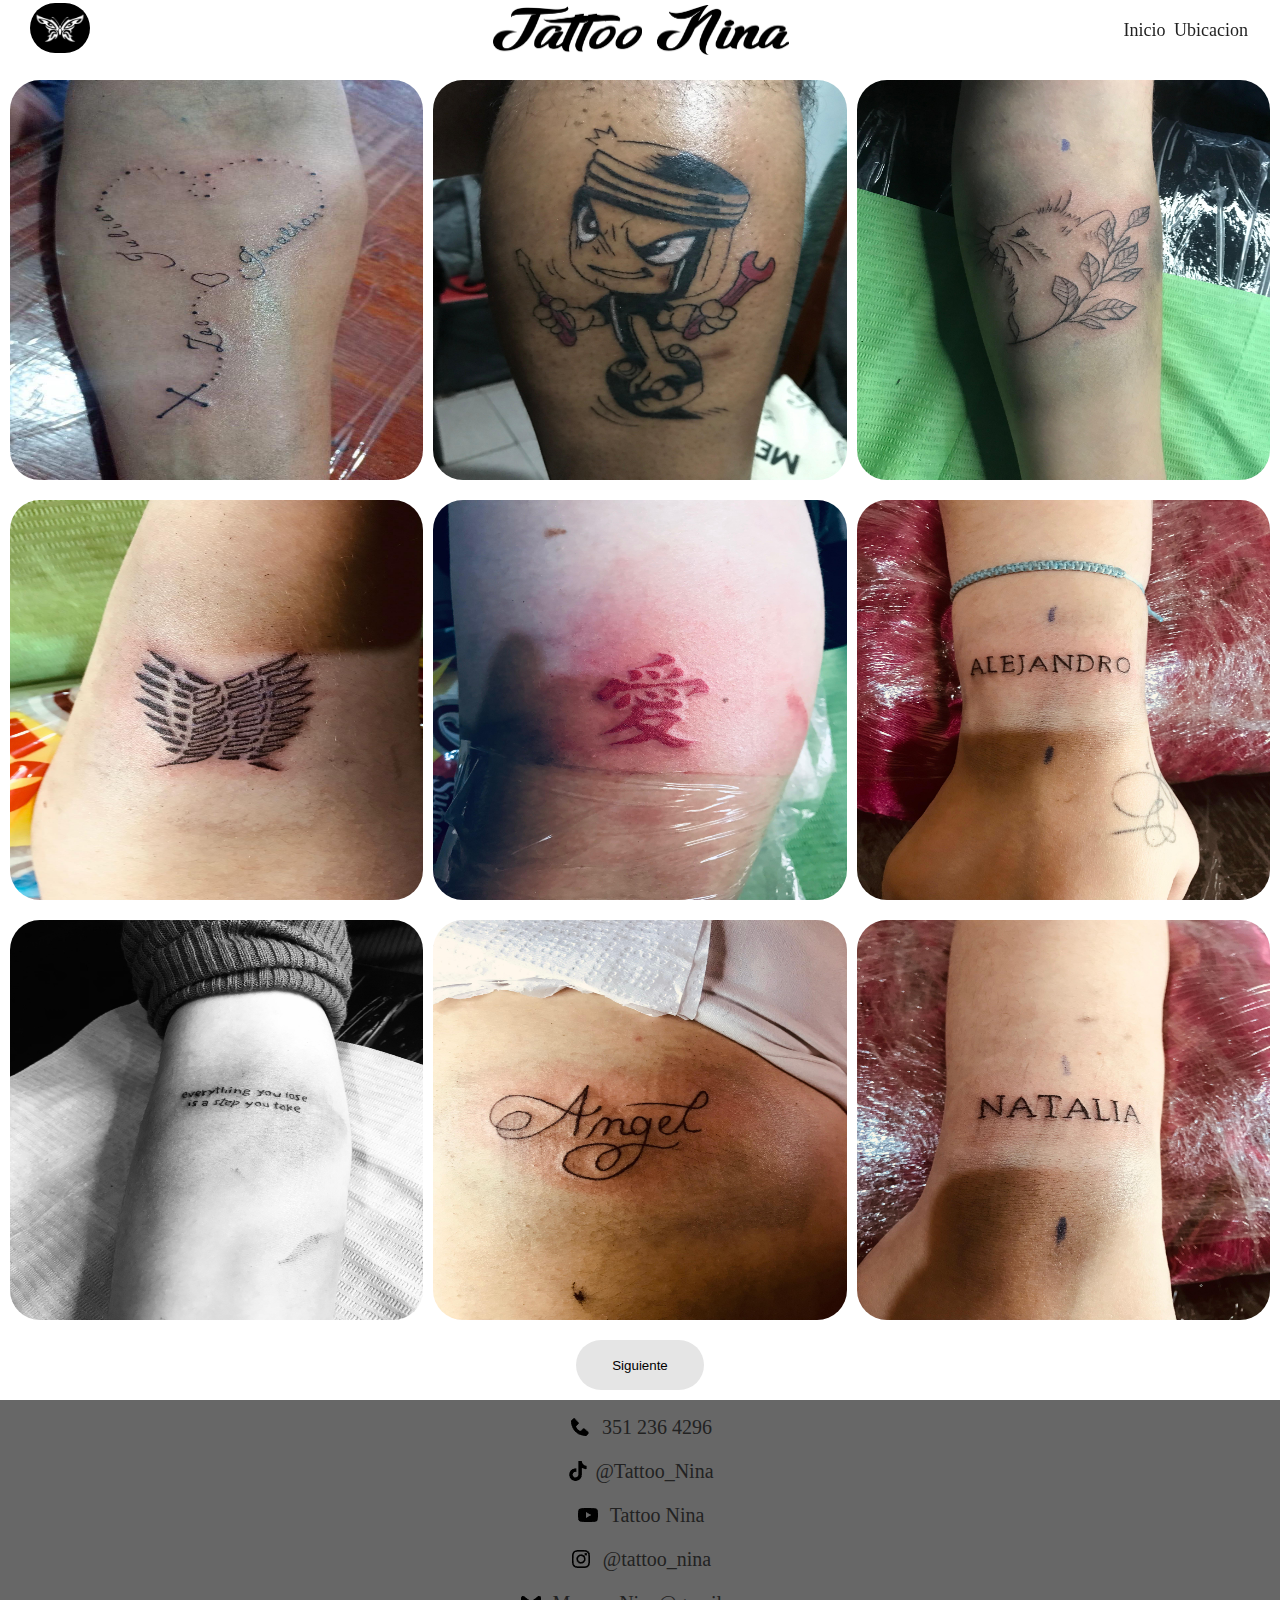
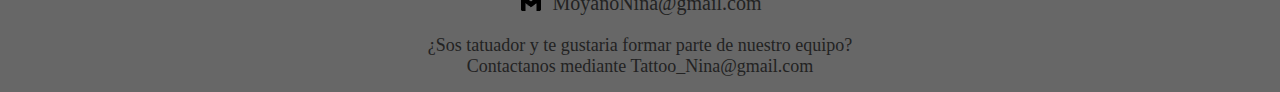
==== Recursos/HTML/Bocetos.html @ 02d63935 "Add files via upload" ====
<!DOCTYPE html>
<html lang="en">
<head>
    <meta charset="UTF-8">
    <meta name="viewport" content="width=device-width, initial-scale=1.0">
    <link rel="stylesheet" href="../CSS/Estilos.css">
    <link rel="shortcut icon" href="../Iconos/ICONO.ico" type="image/x-icon">
    <title>Bocetos Pag 1</title>
</head>
<body>
    <header class="encabezado">
        <a class="Imagen-Icono" href="../../index.html">
            <img src="../Imagenes/ICONO.jpg" alt="Icono">
        </a>
        <img class="Imagen-Logo" src="../Imagenes/LOGO.png" alt="Logo">
        <nav>
            <a href="/index.html">Inicio</a>
            <a href="Ubicacion.html">Ubicacion</a>
        </nav>
    </header>

    <main class="Cuerpo-Bocetos">
        <div class="Primera-Linea">
            <img src="../Imagenes/Boceto 1.jpg" alt="Boceto 1">
            <img src="../Imagenes/Boceto 2.jpg" alt="Boceto 2">
            <img src="../Imagenes/Boceto 3.jpg" alt="Boceto 3">
        </div>

        <div class="Segunda-Linea">
            <img src="../Imagenes/Boceto 4.jpg" alt="Boceto 4">
            <img src="../Imagenes/Boceto 5.jpg" alt="Boceto 5">
            <img src="../Imagenes/Boceto 6.jpg" alt="Boceto 6">

        </div>

        <div class="Tercera-Linea">
            <img src="../Imagenes/Boceto 7.jpg" alt="Boceto 7">
            <img src="../Imagenes/Boceto 8.jpg" alt="Boceto 8">
            <img src="../Imagenes/Boceto 9.jpg" alt="Boceto 9">
        </div>

        <div class="Siguiente-pag">
            <button>
                <a href="Bocetos2.html">Siguiente</a>
            </button>
        </div>
        
    </main>

    <footer class="pie">
        <ul>
            <div class="Informacion">
                <div class="Telefono">
                    <img src="../Imagenes/phone-solid-24.png" alt="Telefono">
                    <span>351 236 4296</span>
                </div>
                <div class="TikToks">
                    <img src="../Imagenes/tiktok-logo-24.png" alt="TikToks">
                    <span>@Tattoo_Nina</span>
                </div>
                <div class="Youtube">
                    <img src="../Imagenes/youtube-logo-24.png" alt="Youtube">
                    <span>Tattoo Nina</span>
                </div>
                <div class="Instagram">
                    <img src="../Imagenes/instagram-logo-24.png" alt="Instagram">
                    <span>@tattoo_nina</span>
                </div>
                <div class="Gmail">
                    <img src="../Imagenes/gmail-logo-24.png" alt="Gmail">
                    <span>MoyanoNina@gmail.com</span>
                </div>
                <div class="Trabaja">
                    <span>¿Sos tatuador y te gustaria formar parte de nuestro equipo?</span>
                    <p>Contactanos mediante Tattoo_Nina@gmail.com</p>
                </div>
            </div>
        </ul>
    </footer>
</body>
</html>
---- Recursos/CSS/Estilos.css ----
@font-face{
    font-family: "Gowun batang";
    src: url(../FONTS/GowunBatang-Regular.ttf);
    font-family: "Dancing Script";
    src: url(../Fuentes/DancingScript-VariableFont_wght.ttf);
    font-family: "Arima";
    src: url(../Fuentes/Arima-VariableFont_wght.ttf);
}

*{
    margin: 0;
    padding: 0;
    box-sizing: border-box;
}

:root{
    font-family: "Gowun batang";
    src: url(../FONTS/GowunBatang-Regular.ttf);
    color: #222;
    font-size: 18px;
}

html{
    background-color: rgba(255, 255, 255, 0.5);
}

.encabezado{
    display: flex;
    justify-content: space-between;
    align-items: center;
    height: 60px;
    padding-left: 30px;
    padding-right: 30px;
    position: sticky;
    background-color: rgba(255, 255, 255, 0.5);
    backdrop-filter: blur(30px);
    top: 0;
}

.encabezado a img{
    height: 50px;
    width: 60px;
    border-radius: 30px;
}

.Imagen-Logo{
    width: 30%;
    height: 50px;
    padding-left: 70px;
}

.encabezado nav a{
    color: #222;
    text-decoration: none; /*Para quitar el subrayado*/
    width: 30px;
    padding: 2px;
}

.cuerpo{
    padding-bottom: 50px;
}

.Mapa{
    width: 100%;
}

.Portada{
    object-fit: cover;
    object-position: center;
    width: 100%;
    height: 500px;
}

.Botones{
    display: flex;
    gap: 10px; 
    padding-left: 10px;
    padding-right: 10px;
    padding-bottom: 10px;
}

.Boton{
    display: flex;
    align-items: center;
    justify-content: center;
    border-radius: 30px;
    border-style: none;
    width: 50%;
    height: 400px;
    background-size: cover;
    text-decoration: none;
    color: white;
}

.Desc{
    padding: 5px 10px;
    background-color: rgba(0, 0, 0, 0.6);
    border-radius: 30px;
    font-size: 50px;
}

.Descripcion{
    display: flex;
    align-items: center;
    border-radius: 30px;
    width: 98.4%;
    height: 600px;
    background-image: url(../Imagenes/Descripcion.jpg);
    background-size: cover;
    padding-left: 10px;
    margin-left: 10px;
}

.Descripcion p{
    color: white;
    background-color: rgba(0, 0, 0, 0.5);
    border-radius: 10px;
    width: 40%;
    font-size: 40px;
    padding-left: 10px;
}

.cuerpo h2{
    text-align: center;
    margin: 5%;
    font-size: 75px;
    color: black;
    font-family: Arima;
    background-color: rgba(0, 0, 0, 0.5);
    border-radius: 30px;
}

.Botones_Noticias{
    display: flex;
    gap: 10px;
    padding-left: 10px;
    padding-right: 10px;
}

.Boton_Noticia{
    display: flex;
    align-items: center;
    justify-content: center;
    border-radius: 30px;
    border-style: none;
    width: 50%;
    height: 400px;
    background-size: cover;
    text-decoration: none;
    color: white;
}

.Text_Noticia{
    background-color: rgba(0, 0, 0, 0.8);
    border-radius: 20px;
    font-size: 50px;
}

.pie{
    background-color: #676767;
    display: flex;
    justify-content: center;
    padding: 15px;
}

.pie ul {
    list-style: none;
    justify-content: center;
}

.contenido-principal{
    background-color:#86868B;
}

.contenido-principal section {
    padding: 0 10%;
}

.contenido-principal h1 {
    text-align: center;
    margin: 5% 0;
}

.contenido-principal img{
    width: 100%;
    height: 300px;
    object-fit: cover;
    object-position: center;
    background-repeat: no-repeat;
    background-position: center center;
}

.formulario-contacto {
    display: flex;
    flex-direction: column;
    max-width: 600px;
    margin: 0 auto;

}

.formulario-contacto input {
    padding: 5px 10px;
    font-size: inherit;
    margin-bottom: 15px;

}

.formulario-contacto textarea {
    font-family: inherit;
    font-size: inherit;
    min-height: 250px;
    min-width: 100%;
    max-width: 100%;
    padding: 10px;
    margin-bottom: 15px;
}

.formulario-contacto button {
    padding: 10px;
    margin: 15px 0;
    font-size: inherit;
}

.Primera-Linea{
    display: flex;
    gap: 10px;
    padding-left: 10px;
    padding-right: 10px;
    padding-top: 20px;
    padding-bottom: 10px;
}

.Primera-Linea img{
    border-radius: 30px;
    border-style: none;
    width: 40%;
    height: 400px;
}

.Segunda-Linea{
    display: flex;
    gap: 10px;
    padding-left: 10px;
    padding-right: 10px;
    padding-top: 10px;
    padding-bottom: 10px;
}

.Segunda-Linea img{
    border-radius: 30px;
    border-style: none;
    width: 40%;
    height: 400px;
}

.Tercera-Linea{
    display: flex;
    gap: 10px;
    padding-left: 10px;
    padding-right: 10px;
    padding-top: 10px;
    padding-bottom: 20px;
}

.Tercera-Linea img{
    border-radius: 30px;
    border-style: none;
    width: 40%;
    height: 400px;
}

.Siguiente-pag{
    text-align: center;
    padding-bottom: 10px;
    text-decoration: none;
}

.Cuerpo-Bocetos button{
    border-radius: 30px;
    border-style: none;
    width: 10%;
    height: 50px;
    background-color: #E5E5E5;
    text-decoration: none;
}

.Siguiente-pag button a{
    text-decoration: none;
    color: black;
}

.Informacion{
    display: flex;
    flex-direction: column;
    text-align: center;
    gap: 20px;
}

.Telefono{
    display: flex;
    gap: 10px;
    align-items: center;
    justify-content: center;
    font-size: 20px;
}

.TikToks{
    display: flex;
    gap: 5px;
    align-items: center;
    justify-content: center;
    font-size: 20px;
}

.Youtube{
    display: flex;
    gap: 10px;
    align-items: center;
    justify-content: center;
    font-size: 20px;
}

.Instagram{
    display: flex;
    gap: 10px;
    align-items: center;
    justify-content: center;
    font-size: 20px;
}

.Gmail{
    display: flex;
    gap: 10px;
    align-items: center;
    justify-content: center;
    font-size: 20px;
}

@media(width < 768px){
    .encabezado{
        display: flex;
        justify-content: space-between;
        align-items: center;
        height: 40px;
        padding-left: 10px;
        padding-right: 10px;
        position: sticky;
        background-color: rgba(255, 255, 255, 0.5);
        backdrop-filter: blur(30px);
        top: 0;
    }

    .Imagen-Logo{
        display: none;
    }

    .encabezado a img{
        height: 30px;
        width: 40px;
        border-radius: 30px;
    }

    .encabezado nav a{
        color: #222;
        text-decoration: none;
        width: 5px;
    }

    .Portada{
        object-fit: cover;
        object-position: center;
        width: 100%;
        height: 200px;
    }

    .Botones{
        display: block;
    }
    
    .Boton{
        display: flex;
        align-items: center;
        justify-content: center;
        border-radius: 30px;
        border-style: none;
        width: 100%;
        height: 200px;
        background-size: cover;
        text-decoration: none;
        color: white;
    }

    .Descripcion{
        display: flex;
        align-items: center;
        border-radius: 30px;
        width: 95%;
        height: 300px;
        background-image: url(../Imagenes/Descripcion.jpg);
        background-size: cover;
        padding-left: 10px;
        padding-right: 10px;
        margin-left: 10px;
    }
    
    .Descripcion p{
        color: white;
        background-color: rgba(0, 0, 0, 0.5);
        border-radius: 10px;
        width: 50%;
        font-size: 15px;
        padding-left: 10px;
    }

    .cuerpo h2{
        text-align: center;
        margin: 5%;
        font-size: 40px;
        color: black;
        font-family: Dancing Script;
    }
    
    .Botones_Noticias{
        display: block;
        padding-left: 10px;
        padding-right: 10px;
    }
    
    .Noticia1{
        border-radius: 30px;
        width: 100%;
        height: 200px;
    }
    
    .Noticia1 img{
        border-radius: 30px;
        width: 100%;
        height: 200px;
    }
    
    .Noticia2{
        border-radius: 30px;
        width: 100%;
        height: 200px;
    }

    .Noticia2 img{
        border-radius: 30px;
        width: 100%;
        height: 200px;
    }
    
    .Noticia3{
        border-radius: 30px;
        width: 100%;
        height: 200px;
    }

    .Noticia3 img{
        border-radius: 30px;
        width: 100%;
        height: 200px;
    }

    .pie{
        background-color: #676767;
        display: flex;
        justify-content: center;
        padding: 15px;
        font-size: 10px;
    }
    
    .pie ul {
        list-style: none;
        justify-content: center;
    }
    
    .Contacto{
        display: flex;
        justify-content: center;
        align-items: center;
        background-color: #8f8d8d;
        border-radius: 50%;
        width:40px;
        height:40px;
        position: fixed;
        right: 20px;
        bottom: 20px;
    }
    
    .Contacto svg{
        width:40px;
        height:40px;
    }

    .Cuerpo-Bocetos{
        display: block;
    }

    .Primera-Linea{
        display: block;
        padding: 0%;
    }

    .Primera-Linea img{
        width: 100%;
        height: 500px;
        padding: 10px;
    }

    .Segunda-Linea{
        display: block;
        padding: 0%;
    }

    .Segunda-Linea img{
        width: 100%;
        height: 500px;
        padding: 10px;
    }

    .Tercera-Linea{
        display: block;
        padding: 0%;
    }

    .Tercera-Linea img{
        width: 100%;
        height: 500px;
        padding: 10px;
    }
    
    .Cuerpo-Bocetos button{
        border-radius: 30px;
        border-style: none;
        width: 20%;
        height: 50px;
        background-color: #E5E5E5;
        text-decoration: none;
    }
    
    .Siguiente-pag button a{
        text-decoration: none;
        color: black;
    }

    .Informacion{
        display: flex;
        flex-direction: column;
        text-align: center;
        gap: 5px;
    }
    
    .Telefono{
        display: flex;
        gap: 10px;
        align-items: center;
        justify-content: center;
        font-size: 15px;
    }
    
    .TikToks{
        display: flex;
        gap: 5px;
        align-items: center;
        justify-content: center;
        font-size: 15px;
    }
    
    .Youtube{
        display: flex;
        gap: 10px;
        align-items: center;
        justify-content: center;
        font-size: 15px;
    }
    
    .Instagram{
        display: flex;
        gap: 10px;
        align-items: center;
        justify-content: center;
        font-size: 15px;
    }
    
    .Gmail{
        display: flex;
        gap: 10px;
        align-items: center;
        justify-content: center;
        font-size: 15px;
    }

    .Trabaja{
        font-size: 15px;
    }
}
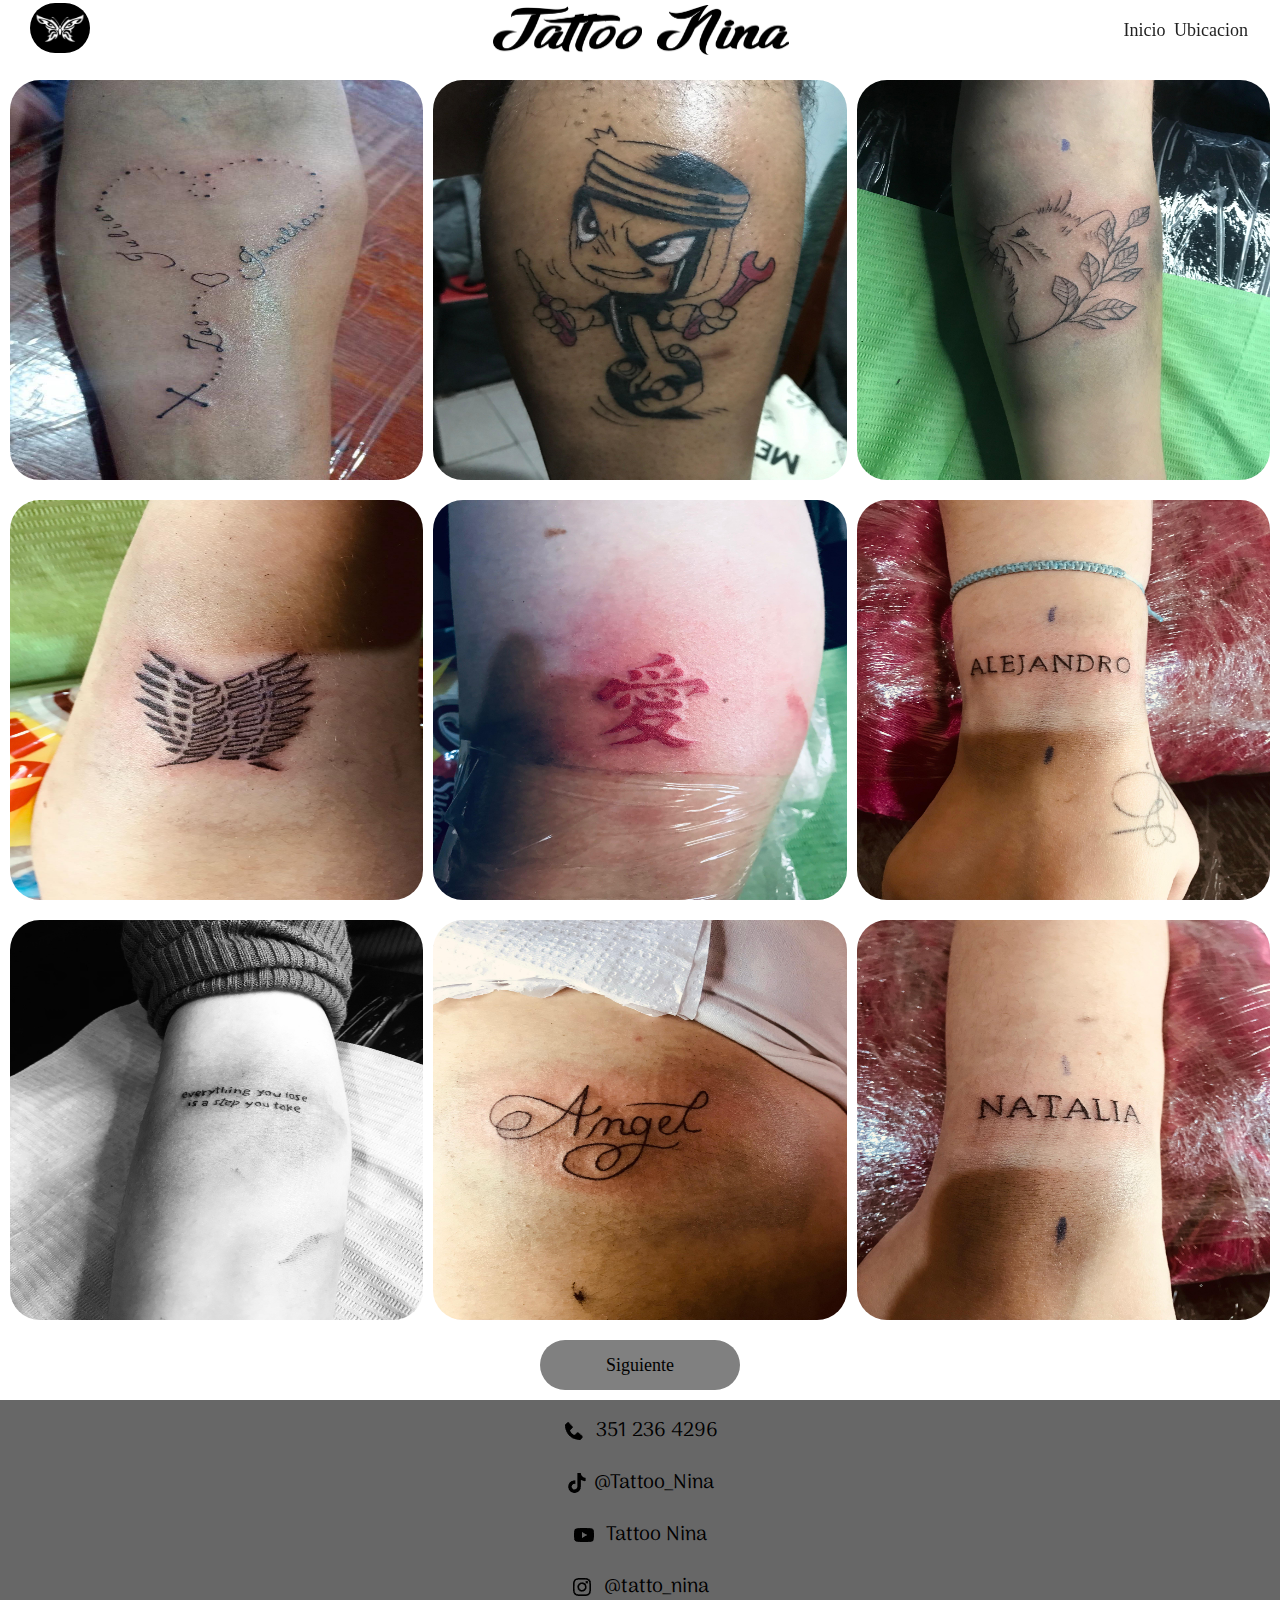
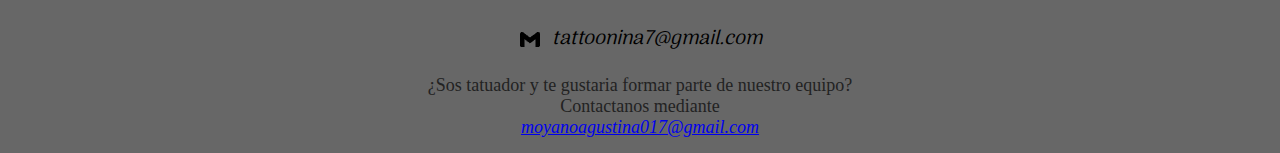
==== commit 9dc12942: "Add files via upload" ====
--- a/Recursos/HTML/Bocetos.html
+++ b/Recursos/HTML/Bocetos.html
@@ -1,80 +1,92 @@
 <!DOCTYPE html>
-<html lang="en">
+<html lang="es">
 <head>
     <meta charset="UTF-8">
     <meta name="viewport" content="width=device-width, initial-scale=1.0">
-    <link rel="stylesheet" href="../CSS/Estilos.css">
-    <link rel="shortcut icon" href="../Iconos/ICONO.ico" type="image/x-icon">
-    <title>Bocetos Pag 1</title>
+    <link rel="stylesheet" href="../css/Estilos.css">
+    <link rel="shortcut icon" href="../iconos/ICONO.ico" type="image/x-icon">
+    <meta name="description" content="Pagina donde muestra bocetos">
+    <title>Tattoo Nina | Bocetos</title>
 </head>
 <body>
     <header class="encabezado">
         <a class="Imagen-Icono" href="../../index.html">
-            <img src="../Imagenes/ICONO.jpg" alt="Icono">
+            <img src="../imagenes/ICONO.jpg" alt="Icono">
         </a>
-        <img class="Imagen-Logo" src="../Imagenes/LOGO.png" alt="Logo">
+        <img class="Imagen-Logo" src="../imagenes/LOGO.png" alt="Logo">
         <nav>
             <a href="/index.html">Inicio</a>
-            <a href="Ubicacion.html">Ubicacion</a>
+            <a href="ubicacion.html">Ubicacion</a>
         </nav>
     </header>
 
     <main class="Cuerpo-Bocetos">
         <div class="Primera-Linea">
-            <img src="../Imagenes/Boceto 1.jpg" alt="Boceto 1">
-            <img src="../Imagenes/Boceto 2.jpg" alt="Boceto 2">
-            <img src="../Imagenes/Boceto 3.jpg" alt="Boceto 3">
+            <img src="../imagenes/Boceto 1.jpg" alt="Boceto 1">
+            <img src="../imagenes/Boceto 2.jpg" alt="Boceto 2">
+            <img src="../imagenes/Boceto 3.jpg" alt="Boceto 3">
         </div>
 
         <div class="Segunda-Linea">
-            <img src="../Imagenes/Boceto 4.jpg" alt="Boceto 4">
-            <img src="../Imagenes/Boceto 5.jpg" alt="Boceto 5">
-            <img src="../Imagenes/Boceto 6.jpg" alt="Boceto 6">
+            <img src="../imagenes/Boceto 4.jpg" alt="Boceto 4">
+            <img src="../imagenes/Boceto 5.jpg" alt="Boceto 5">
+            <img src="../imagenes/Boceto 6.jpg" alt="Boceto 6">
 
         </div>
 
         <div class="Tercera-Linea">
-            <img src="../Imagenes/Boceto 7.jpg" alt="Boceto 7">
-            <img src="../Imagenes/Boceto 8.jpg" alt="Boceto 8">
-            <img src="../Imagenes/Boceto 9.jpg" alt="Boceto 9">
+            <img src="../imagenes/Boceto 7.jpg" alt="Boceto 7">
+            <img src="../imagenes/Boceto 8.jpg" alt="Boceto 8">
+            <img src="../imagenes/Boceto 9.jpg" alt="Boceto 9">
         </div>
 
         <div class="Siguiente-pag">
-            <button>
-                <a href="Bocetos2.html">Siguiente</a>
-            </button>
+            <a class="sig_pag" href="bocetos_dos.html"
+                style="background-image: url(Recursos/imagenes/Reserva\ de\ turnos.jpg);">
+                <span class="Desc-pag">Siguiente</span>
+            </a>
         </div>
         
     </main>
 
     <footer class="pie">
-        <ul>
-            <div class="Informacion">
+        <ul class="Informacion">
+            <li>
                 <div class="Telefono">
-                    <img src="../Imagenes/phone-solid-24.png" alt="Telefono">
+                    <img src="../imagenes/phone-solid-24.png" alt="Telefono">
                     <span>351 236 4296</span>
                 </div>
+            </li>
+            <li>
                 <div class="TikToks">
-                    <img src="../Imagenes/tiktok-logo-24.png" alt="TikToks">
+                    <img src="../imagenes/tiktok-logo-24.png" alt="TikToks">
                     <span>@Tattoo_Nina</span>
                 </div>
+            </li>
+            <li>
                 <div class="Youtube">
-                    <img src="../Imagenes/youtube-logo-24.png" alt="Youtube">
+                    <img src="../imagenes/youtube-logo-24.png" alt="Youtube">
                     <span>Tattoo Nina</span>
                 </div>
+            </li>
+            <li>
                 <div class="Instagram">
-                    <img src="../Imagenes/instagram-logo-24.png" alt="Instagram">
-                    <span>@tattoo_nina</span>
+                    <img src="../imagenes/instagram-logo-24.png" alt="Instagram">
+                    <a href="https://www.instagram.com/tatto_nina/" target="_blank">@tatto_nina</a>
                 </div>
+            </li>
+            <li>
                 <div class="Gmail">
-                    <img src="../Imagenes/gmail-logo-24.png" alt="Gmail">
-                    <span>MoyanoNina@gmail.com</span>
+                    <img src="../imagenes/gmail-logo-24.png" alt="Gmail">
+                    <address><a href="mailto: tattoonina7@gmail.com" target="_blank">tattoonina7@gmail.com</a></address>
+                    
                 </div>
-                <div class="Trabaja">
-                    <span>¿Sos tatuador y te gustaria formar parte de nuestro equipo?</span>
-                    <p>Contactanos mediante Tattoo_Nina@gmail.com</p>
-                </div>
+            </li>
+            <div class="Trabaja">
+                <span>¿Sos tatuador y te gustaria formar parte de nuestro equipo?</span>
+                <p>Contactanos mediante<address><a href="mailto: moyanoagustina017@gmail.com" target="_blank">moyanoagustina017@gmail.com</a></address></p>
             </div>
+
         </ul>
     </footer>
 </body>
--- a/Recursos/css/Estilos.css
+++ b/Recursos/css/Estilos.css
@@ -0,0 +1,618 @@
+@font-face {
+    font-family: "Gowun batang";
+    src: url(../FONTS/GowunBatang-Regular.ttf);
+    font-family: "Dancing Script";
+    src: url(../Fuentes/DancingScript-VariableFont_wght.ttf);
+    font-family: "Arima";
+    src: url(../Fuentes/Arima-VariableFont_wght.ttf);
+}
+
+* {
+    margin: 0;
+    padding: 0;
+    box-sizing: border-box;
+}
+
+:root {
+    font-family: "Gowun batang";
+    src: url(../FONTS/GowunBatang-Regular.ttf);
+    color: #222;
+    font-size: 18px;
+}
+
+html {
+    background-color: rgba(255, 255, 255, 0.5);
+}
+
+.encabezado {
+    display: flex;
+    justify-content: space-between;
+    align-items: center;
+    height: 60px;
+    padding-left: 30px;
+    padding-right: 30px;
+    position: sticky;
+    background-color: rgba(255, 255, 255, 0.5);
+    backdrop-filter: blur(30px);
+    top: 0;
+}
+
+.encabezado a img {
+    height: 50px;
+    width: 60px;
+    border-radius: 30px;
+}
+
+.Imagen-Logo {
+    width: 30%;
+    height: 50px;
+    padding-left: 70px;
+}
+
+.encabezado nav a {
+    color: #222;
+    text-decoration: none;
+    /*Para quitar el subrayado*/
+    width: 30px;
+    padding: 2px;
+}
+
+.cuerpo {
+    padding-bottom: 50px;
+}
+
+.Mapa {
+    width: 100%;
+}
+
+.Portada {
+    object-fit: cover;
+    object-position: center;
+    width: 100%;
+    height: 500px;
+}
+
+.Botones {
+    /* Cambiar fuente */
+    display: flex;
+    gap: 10px;
+    padding-left: 10px;
+    padding-right: 10px;
+    padding-bottom: 10px;
+}
+
+.Boton {
+    display: flex;
+    align-items: center;
+    justify-content: center;
+    border-radius: 30px;
+    border-style: none;
+    width: 50%;
+    height: 400px;
+    background-size: cover;
+    text-decoration: none;
+    color: white;
+}
+
+.Desc {
+    padding: 5px 10px;
+    background-color: rgba(0, 0, 0, 0.6);
+    border-radius: 0 30px;
+    font-size: 50px;
+}
+
+.Descripcion {
+    display: flex;
+    align-items: center;
+    border-radius: 30px;
+    width: 98.4%;
+    height: 600px;
+    background-image: url(../Imagenes/Descripcion.jpg);
+    background-size: cover;
+    padding-left: 10px;
+    margin-left: 10px;
+}
+
+.Descripcion p {
+    align-items: center;
+    justify-content: center;
+    display: block;
+    color: white;
+    background-color: rgba(0, 0, 0, 0.5);
+    border-radius: 10px;
+    width: 50%;
+    font-size: 50px;
+    padding-left: 10px;
+}
+
+.cuerpo h1 {
+    text-align: center;
+    margin: 5%;
+    font-size: 75px;
+    color: black;
+    font-family: Arima;
+    background-color: rgba(0, 0, 0, 0.5);
+    border-radius: 30px;
+}
+
+.Botones_Noticias {
+    display: flex;
+    gap: 10px;
+    padding-left: 10px;
+    padding-right: 10px;
+}
+
+.Boton_Noticia {
+    display: flex;
+    align-items: center;
+    justify-content: center;
+    border-radius: 30px;
+    border-style: none;
+    width: 50%;
+    height: 400px;
+    background-size: cover;
+    text-decoration: none;
+    color: white;
+}
+
+.Text_Noticia {
+    background-color: rgba(0, 0, 0, 0.8);
+    border-radius: 20px;
+    font-size: 50px;
+}
+
+.pie {
+    background-color: #676767;
+    display: flex;
+    justify-content: center;
+    padding: 15px;
+}
+
+.pie ul {
+    list-style: none;
+    justify-content: center;
+}
+
+.contenido-principal {
+    background-color: #86868B;
+}
+
+.contenido-principal section {
+    padding: 0 10%;
+}
+
+.contenido-principal h1 {
+    text-align: center;
+    margin: 5% 0;
+}
+
+.contenido-principal img {
+    width: 100%;
+    height: 300px;
+    object-fit: cover;
+    object-position: center;
+    background-repeat: no-repeat;
+    background-position: center center;
+}
+
+.formulario-contacto {
+    display: flex;
+    flex-direction: column;
+    max-width: 600px;
+    margin: 0 auto;
+
+}
+
+.formulario-contacto input {
+    padding: 5px 10px;
+    font-size: inherit;
+    margin-bottom: 15px;
+
+}
+
+.formulario-contacto textarea {
+    font-family: inherit;
+    font-size: inherit;
+    min-height: 250px;
+    min-width: 100%;
+    max-width: 100%;
+    padding: 10px;
+    margin-bottom: 15px;
+}
+
+.formulario-contacto button {
+    padding: 10px;
+    margin: 15px 0;
+    font-size: inherit;
+}
+
+.Siguiente-pag {
+    display: flex;
+    text-align: center;
+    padding-bottom: 10px;
+    justify-content: center;
+    gap: 10px;
+}
+
+.Siguiente-pag a {
+    display: flex;
+    align-items: center;
+    justify-content: center;
+    width: 200px;
+    height: 50px;
+    text-decoration: none;
+    background-color: grey;
+    color: black;
+    border-radius: 30px;
+}
+
+.Primera-Linea {
+    display: flex;
+    gap: 10px;
+    padding-left: 10px;
+    padding-right: 10px;
+    padding-top: 20px;
+    padding-bottom: 10px;
+}
+
+.Primera-Linea img {
+    border-radius: 30px;
+    border-style: none;
+    width: 40%;
+    height: 400px;
+}
+
+.Segunda-Linea {
+    display: flex;
+    gap: 10px;
+    padding-left: 10px;
+    padding-right: 10px;
+    padding-top: 10px;
+    padding-bottom: 10px;
+}
+
+.Segunda-Linea img {
+    border-radius: 30px;
+    border-style: none;
+    width: 40%;
+    height: 400px;
+}
+
+.Tercera-Linea {
+    display: flex;
+    gap: 10px;
+    padding-left: 10px;
+    padding-right: 10px;
+    padding-top: 10px;
+    padding-bottom: 20px;
+}
+
+.Tercera-Linea img {
+    border-radius: 30px;
+    border-style: none;
+    width: 40%;
+    height: 400px;
+}
+
+.Cuerpo-Bocetos button {
+    border-radius: 30px;
+    border-style: none;
+    width: 10%;
+    height: 50px;
+    background-color: #E5E5E5;
+    text-decoration: none;
+}
+
+.Informacion {
+    display: flex;
+    flex-direction: column;
+    text-align: center;
+    gap: 20px;
+}
+
+.Telefono {
+    display: flex;
+    gap: 10px;
+    align-items: center;
+    justify-content: center;
+    font-size: 20px;
+    color: black;
+    font-family: "Arima";
+    src: url(../fuentes/Arima-VariableFont_wght.ttf);
+}
+
+.TikToks {
+    display: flex;
+    gap: 5px;
+    align-items: center;
+    justify-content: center;
+    font-size: 20px;
+    color: black;
+    font-family: "Arima";
+    src: url(../fuentes/Arima-VariableFont_wght.ttf);
+}
+
+.Youtube {
+    display: flex;
+    gap: 10px;
+    align-items: center;
+    justify-content: center;
+    font-size: 20px;
+    color: black;
+    font-family: "Arima";
+    src: url(../fuentes/Arima-VariableFont_wght.ttf);
+}
+
+.Instagram {
+    display: flex;
+    gap: 10px;
+    align-items: center;
+    justify-content: center;
+    font-size: 20px;
+    color: black;
+    font-family: "Arima";
+    src: url(../fuentes/Arima-VariableFont_wght.ttf);
+}
+
+.Instagram a {
+    text-decoration: none;
+    color: black;
+}
+
+.Gmail {
+    display: flex;
+    gap: 10px;
+    align-items: center;
+    justify-content: center;
+    font-size: 20px;
+    font-family: "Arima";
+    src: url(../fuentes/Arima-VariableFont_wght.ttf);
+}
+
+.Gmail a {
+    text-decoration: none;
+    color: black;
+}
+
+@media(device-width < 850px) {
+    .encabezado {
+        display: flex;
+        justify-content: space-between;
+        align-items: center;
+        height: 40px;
+        padding-left: 10px;
+        padding-right: 10px;
+        position: sticky;
+        background-color: rgba(255, 255, 255, 0.5);
+        backdrop-filter: blur(30px);
+        top: 0;
+    }
+
+    .Imagen-Logo {
+        display: none;
+    }
+
+    .encabezado a img {
+        height: 30px;
+        width: 40px;
+        border-radius: 30px;
+    }
+
+    .encabezado nav a {
+        color: #222;
+        text-decoration: none;
+        width: 5px;
+    }
+
+    .Portada {
+        object-fit: cover;
+        object-position: center;
+        width: 100%;
+        height: 150px;
+    }
+
+    .Botones {
+        display: flex;
+        flex-direction: column;
+        /* background-color: rgba(0, 0, 0, 0.5); */
+    }
+
+    .Boton {
+        width: 100%;
+        height: 100px;
+        background-color: rgba(0, 0, 0, 0.5);
+    }
+
+    .Desc {
+        font-size: 30px;
+    }
+
+    .Descripcion {
+        display: flex;
+        align-items: center;
+        border-radius: 30px;
+        width: 95%;
+        height: 300px;
+        background-image: url(../Imagenes/Descripcion.jpg);
+        background-size: cover;
+        padding-left: 10px;
+        padding-right: 10px;
+        margin-left: 10px;
+    }
+
+    .Descripcion p {
+        color: white;
+        background-color: rgba(0, 0, 0, 0.5);
+        border-radius: 10px;
+        width: 50%;
+        font-size: 20px;
+        padding-left: 10px;
+    }
+
+    .cuerpo h1 {
+        text-align: center;
+        margin: 5%;
+        font-size: 40px;
+        color: black;
+        font-family: Dancing Script;
+    }
+
+    .Botones_Noticias {
+        display: block;
+        gap: 10px;
+        padding-left: 10px;
+        padding-right: 10px;
+
+    }
+
+    .Boton_Noticia {
+        display: flex;
+        align-items: center;
+        justify-content: center;
+        border-radius: 30px;
+        border-style: none;
+        width: 100%;
+        height: 400px;
+        background-size: cover;
+        text-decoration: none;
+        color: white;
+        margin-bottom: 10px;
+    }
+
+    .Text_Noticia {
+        text-align: center;
+        /* background-color: rgba(0, 0, 0, 0.8); */
+        /* border-radius: 20px; */
+        font-size: 40px;
+    }
+
+    .pie {
+        background-color: #676767;
+        display: flex;
+        justify-content: center;
+        padding: 15px;
+        font-size: 10px;
+    }
+
+    .pie ul {
+        list-style: none;
+        justify-content: center;
+    }
+
+    .Cuerpo-Bocetos {
+        display: block;
+    }
+
+    .Primera-Linea {
+        display: block;
+        padding: 0%;
+    }
+
+    .Primera-Linea img {
+        width: 100%;
+        height: 500px;
+        padding: 10px;
+    }
+
+    .Segunda-Linea {
+        display: block;
+        padding: 0%;
+    }
+
+    .Segunda-Linea img {
+        width: 100%;
+        height: 500px;
+        padding: 10px;
+    }
+
+    .Tercera-Linea {
+        display: block;
+        padding: 0%;
+    }
+
+    .Tercera-Linea img {
+        width: 100%;
+        height: 500px;
+        padding: 10px;
+    }
+
+    .Cuerpo-Bocetos button {
+        border-radius: 30px;
+        border-style: none;
+        width: 20%;
+        height: 50px;
+        background-color: #E5E5E5;
+        text-decoration: none;
+    }
+
+    .Siguiente-pag {
+        display: flex;
+        text-align: center;
+        padding-bottom: 10px;
+        justify-content: center;
+        gap: 10px;
+    }
+    
+    .Siguiente-pag a {
+        display: flex;
+        align-items: center;
+        justify-content: center;
+        width: 120px;
+        height: 40px;
+        text-decoration: none;
+        background-color: grey;
+        color: black;
+        border-radius: 30px;
+    }
+
+    .Informacion {
+        display: flex;
+        flex-direction: column;
+        text-align: center;
+        gap: 5px;
+    }
+
+    .Telefono {
+        display: flex;
+        gap: 10px;
+        align-items: center;
+        justify-content: center;
+        font-size: 15px;
+    }
+
+    .TikToks {
+        display: flex;
+        gap: 5px;
+        align-items: center;
+        justify-content: center;
+        font-size: 15px;
+    }
+
+    .Youtube {
+        display: flex;
+        gap: 10px;
+        align-items: center;
+        justify-content: center;
+        font-size: 15px;
+    }
+
+    .Instagram {
+        display: flex;
+        gap: 10px;
+        align-items: center;
+        justify-content: center;
+        font-size: 15px;
+    }
+
+    .Gmail {
+        display: flex;
+        gap: 10px;
+        align-items: center;
+        justify-content: center;
+        font-size: 15px;
+    }
+
+    .Trabaja {
+        font-size: 15px;
+    }
+}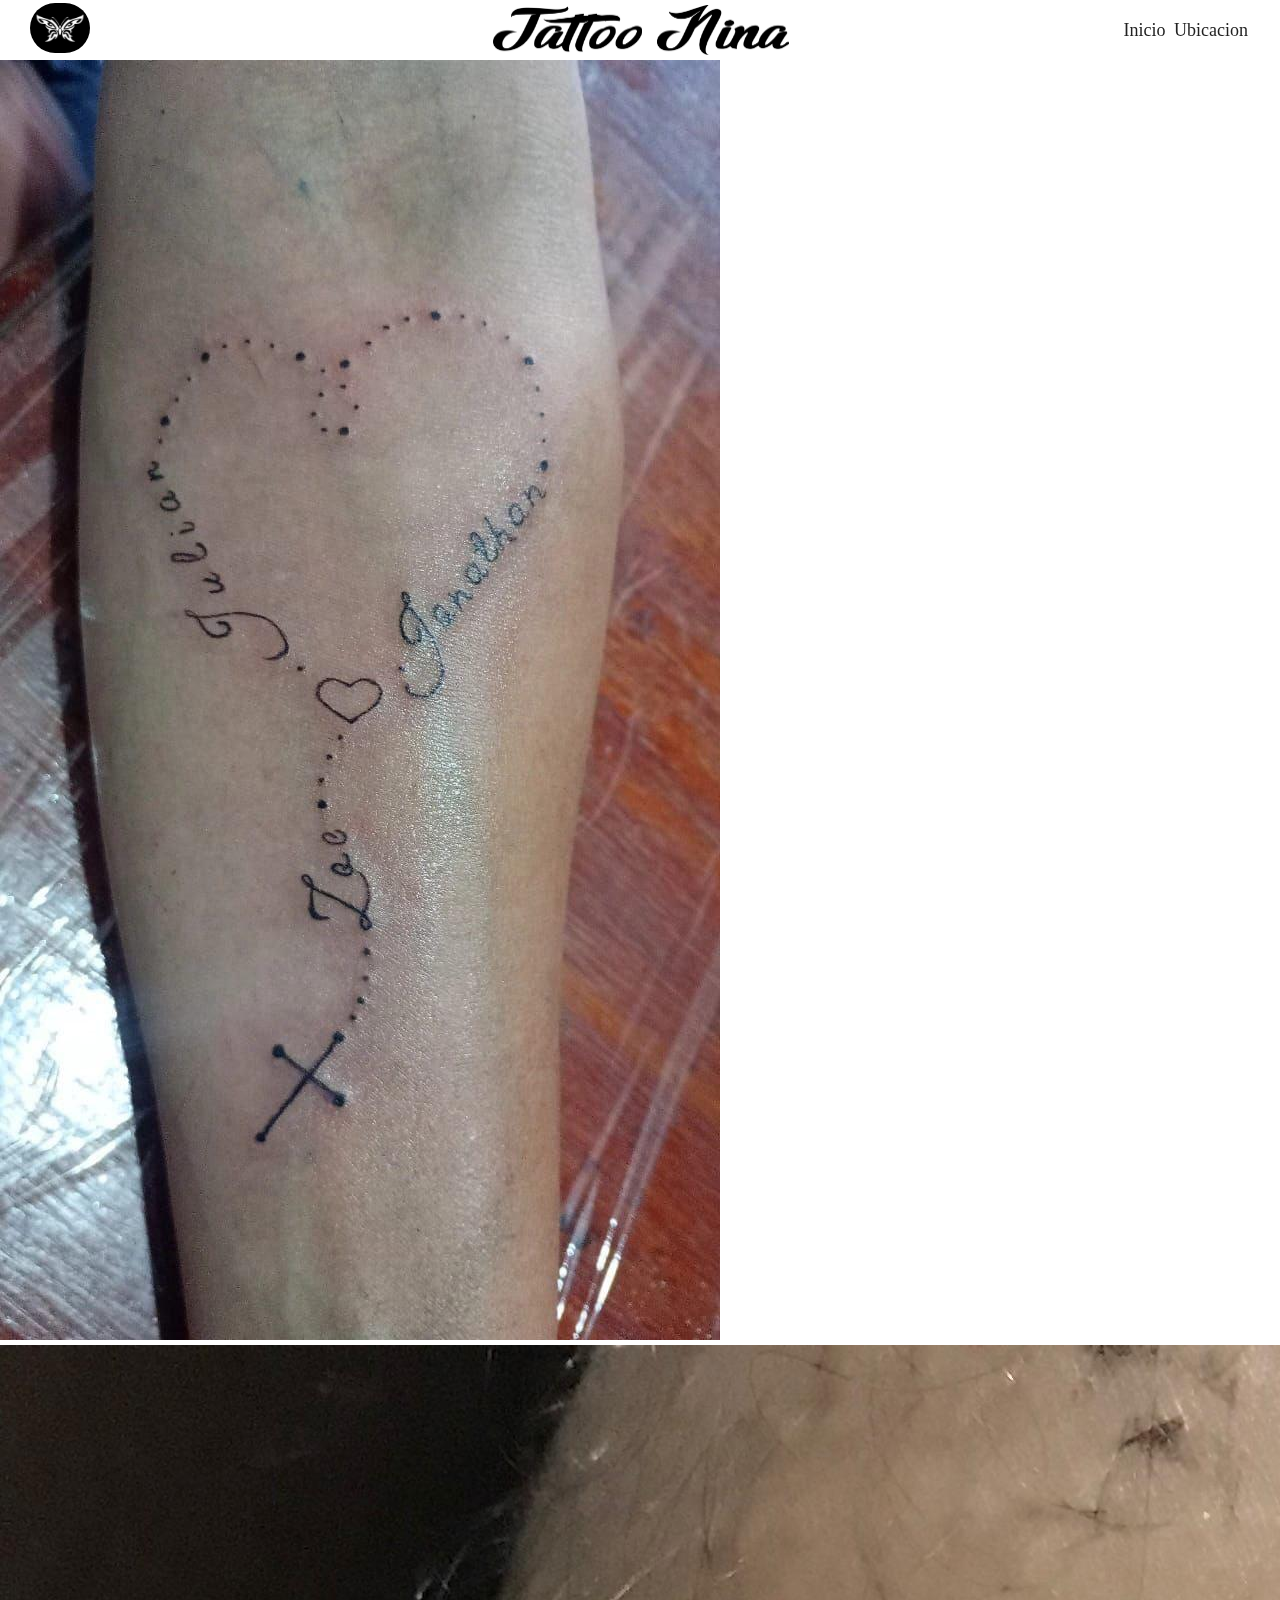
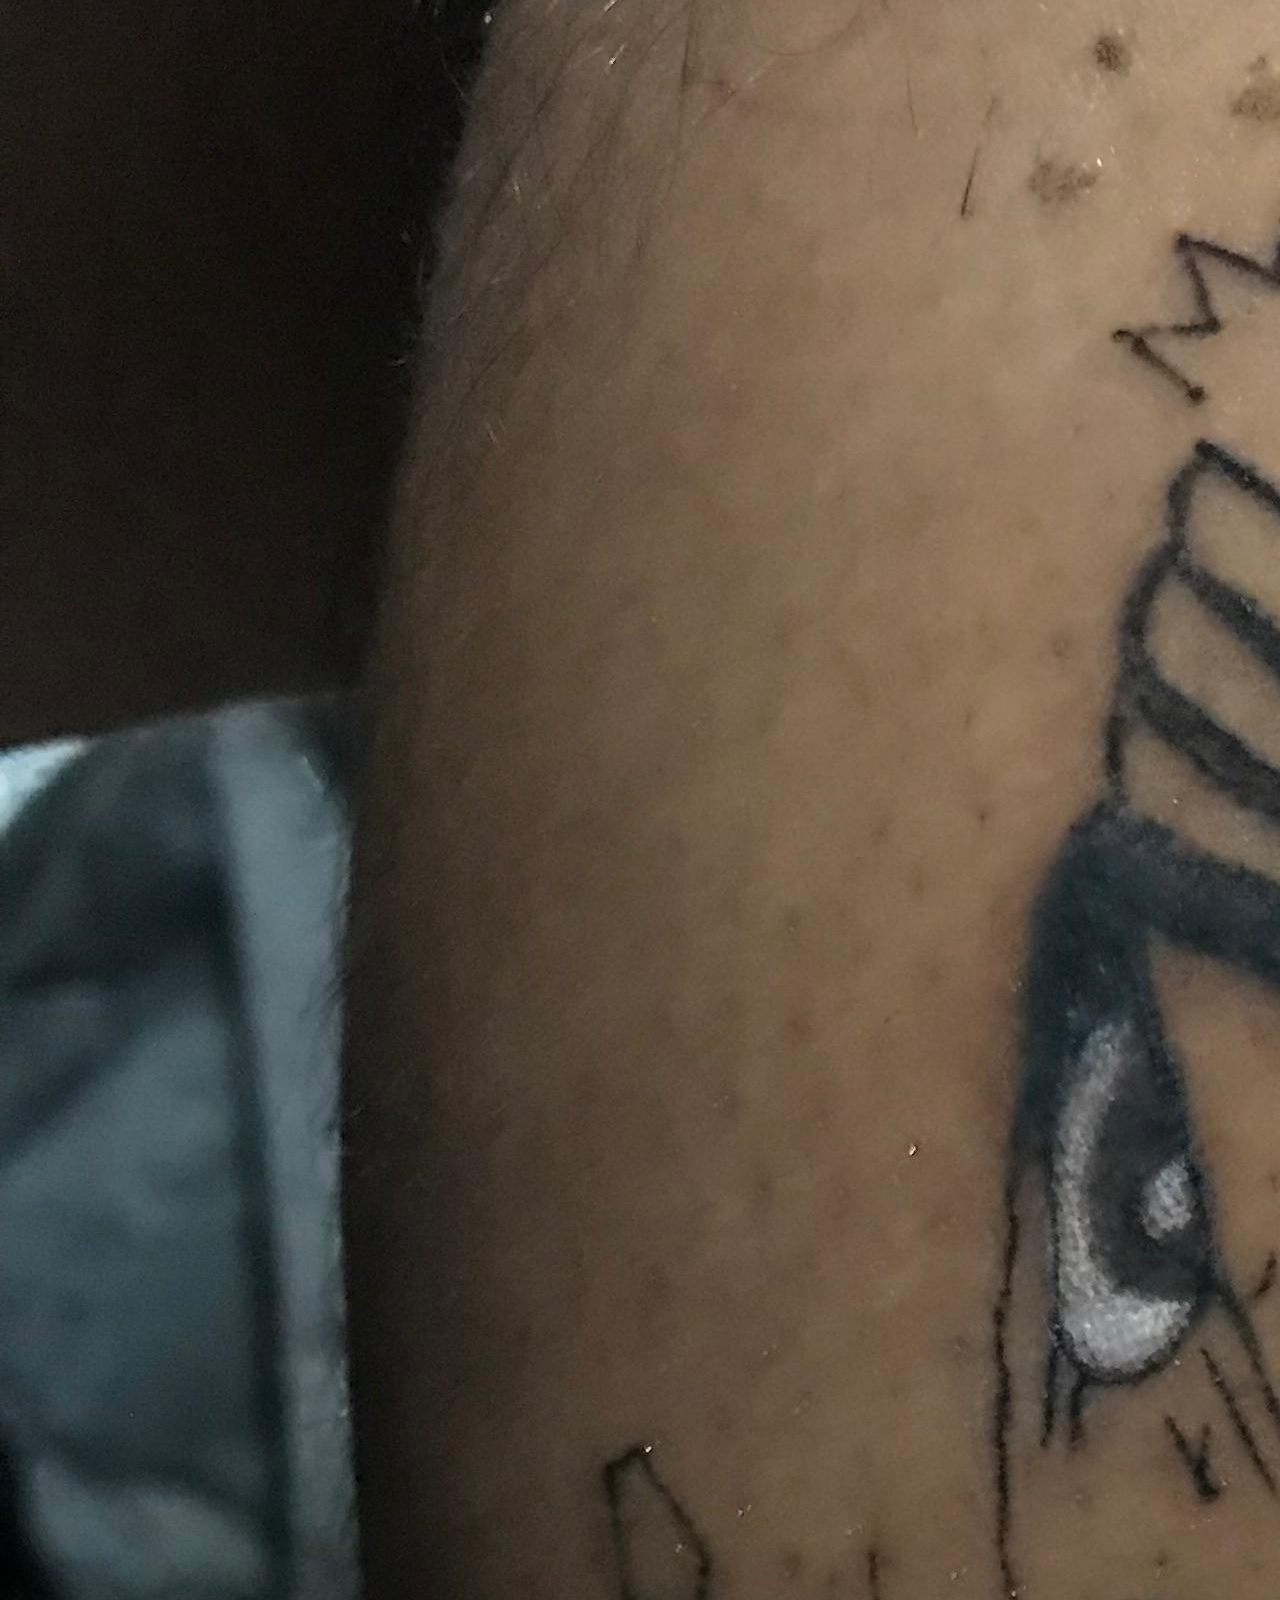
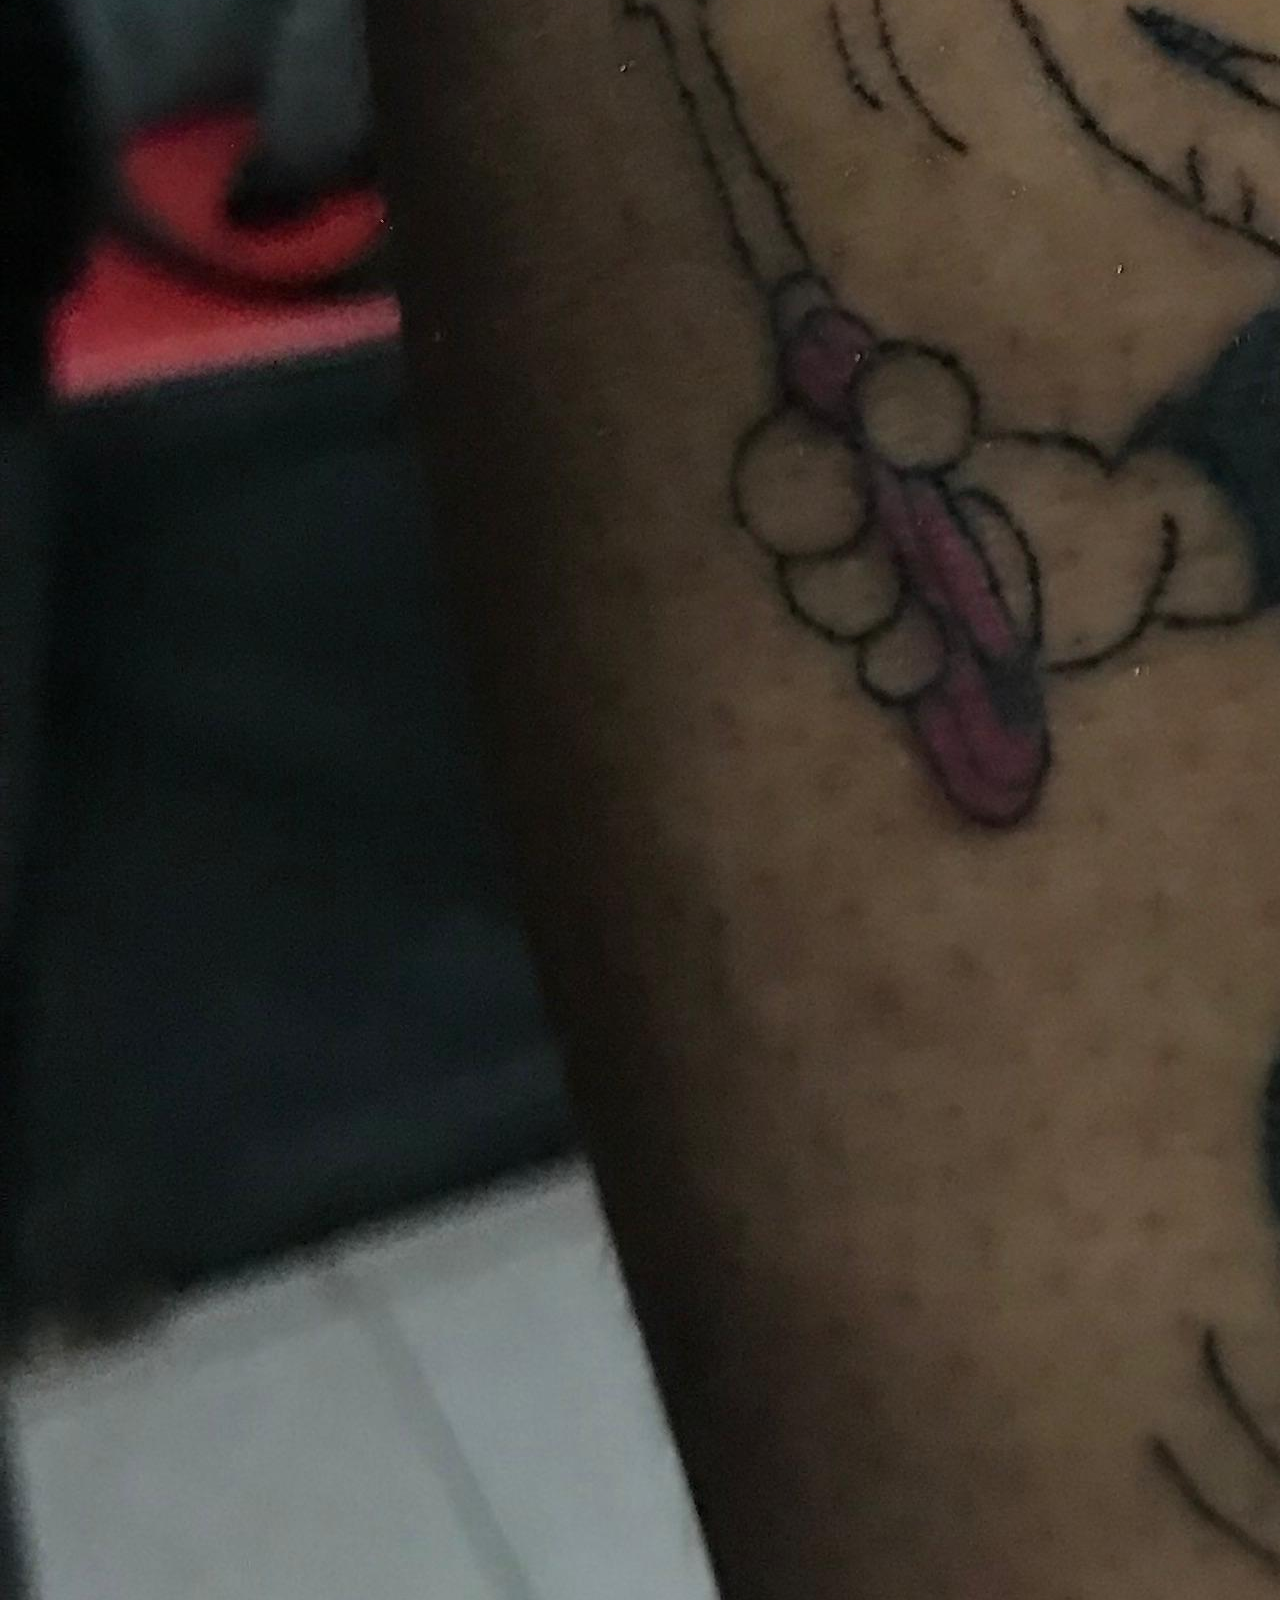
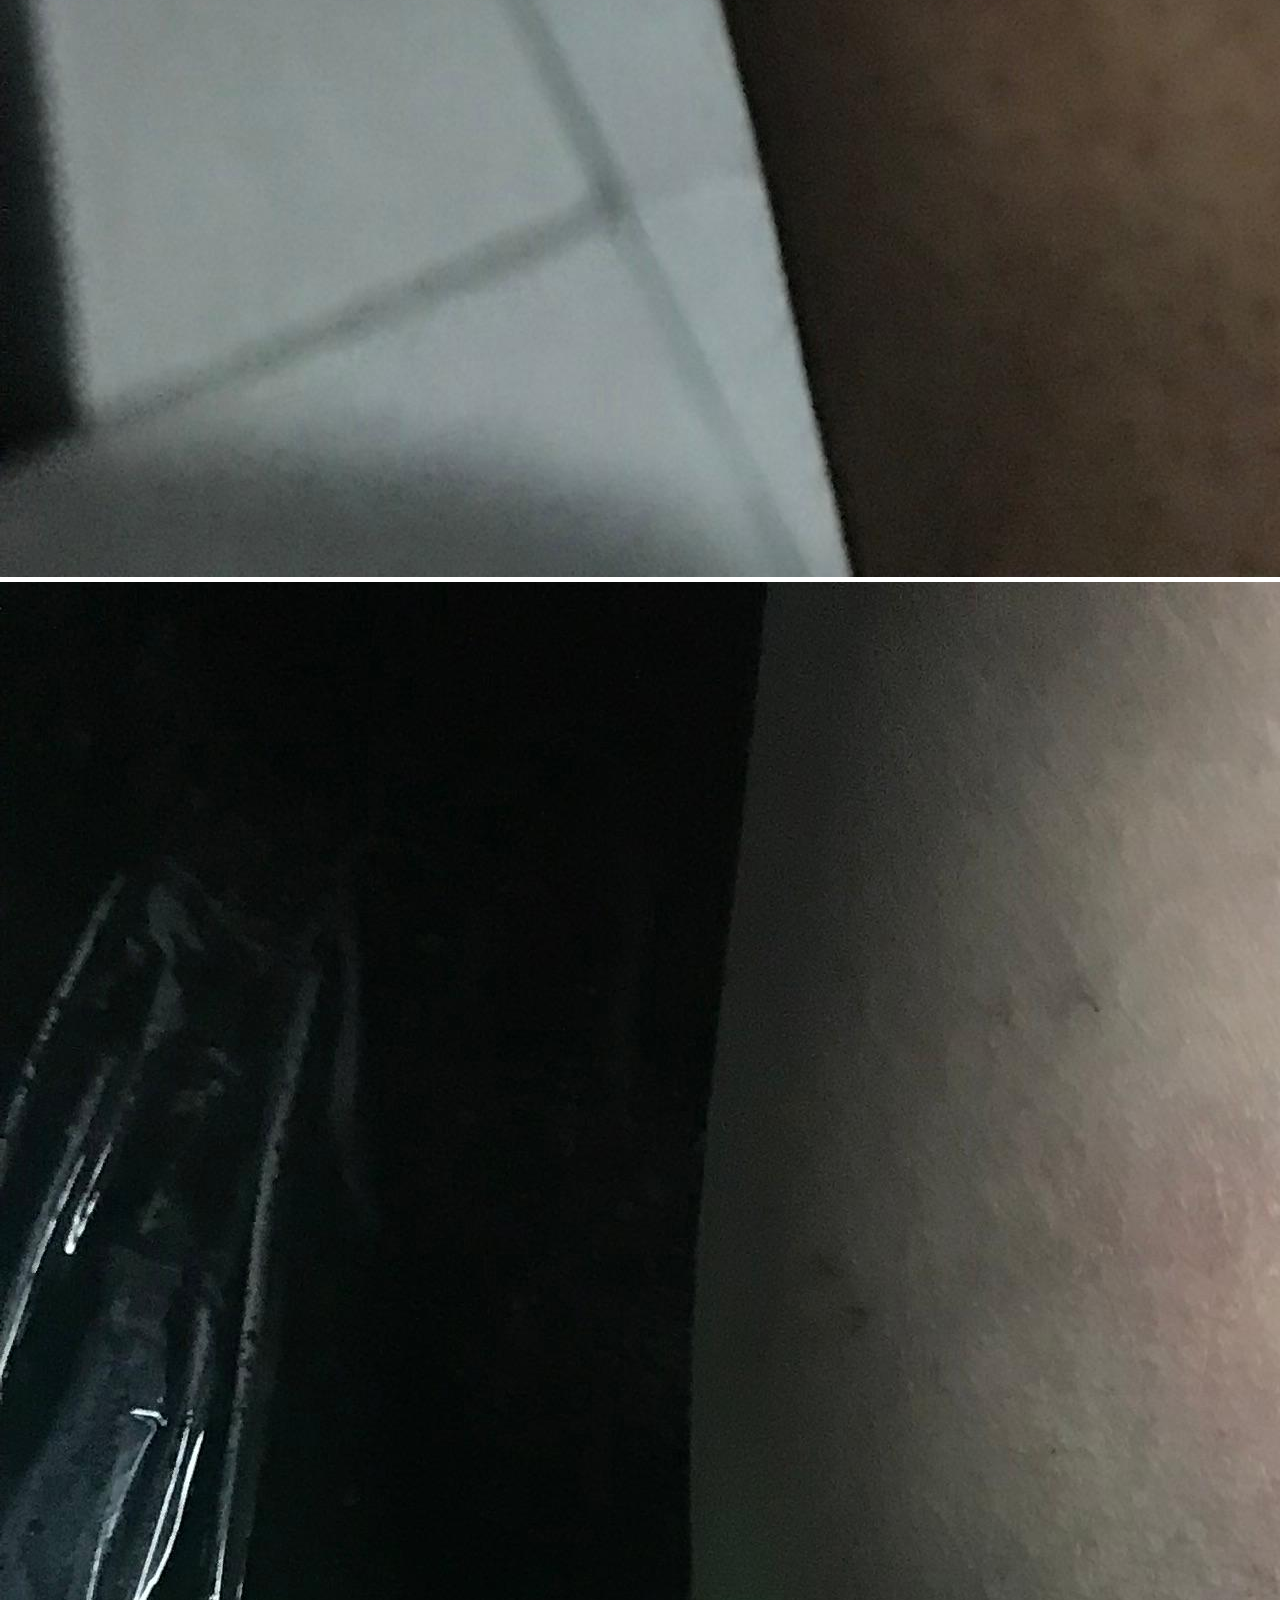
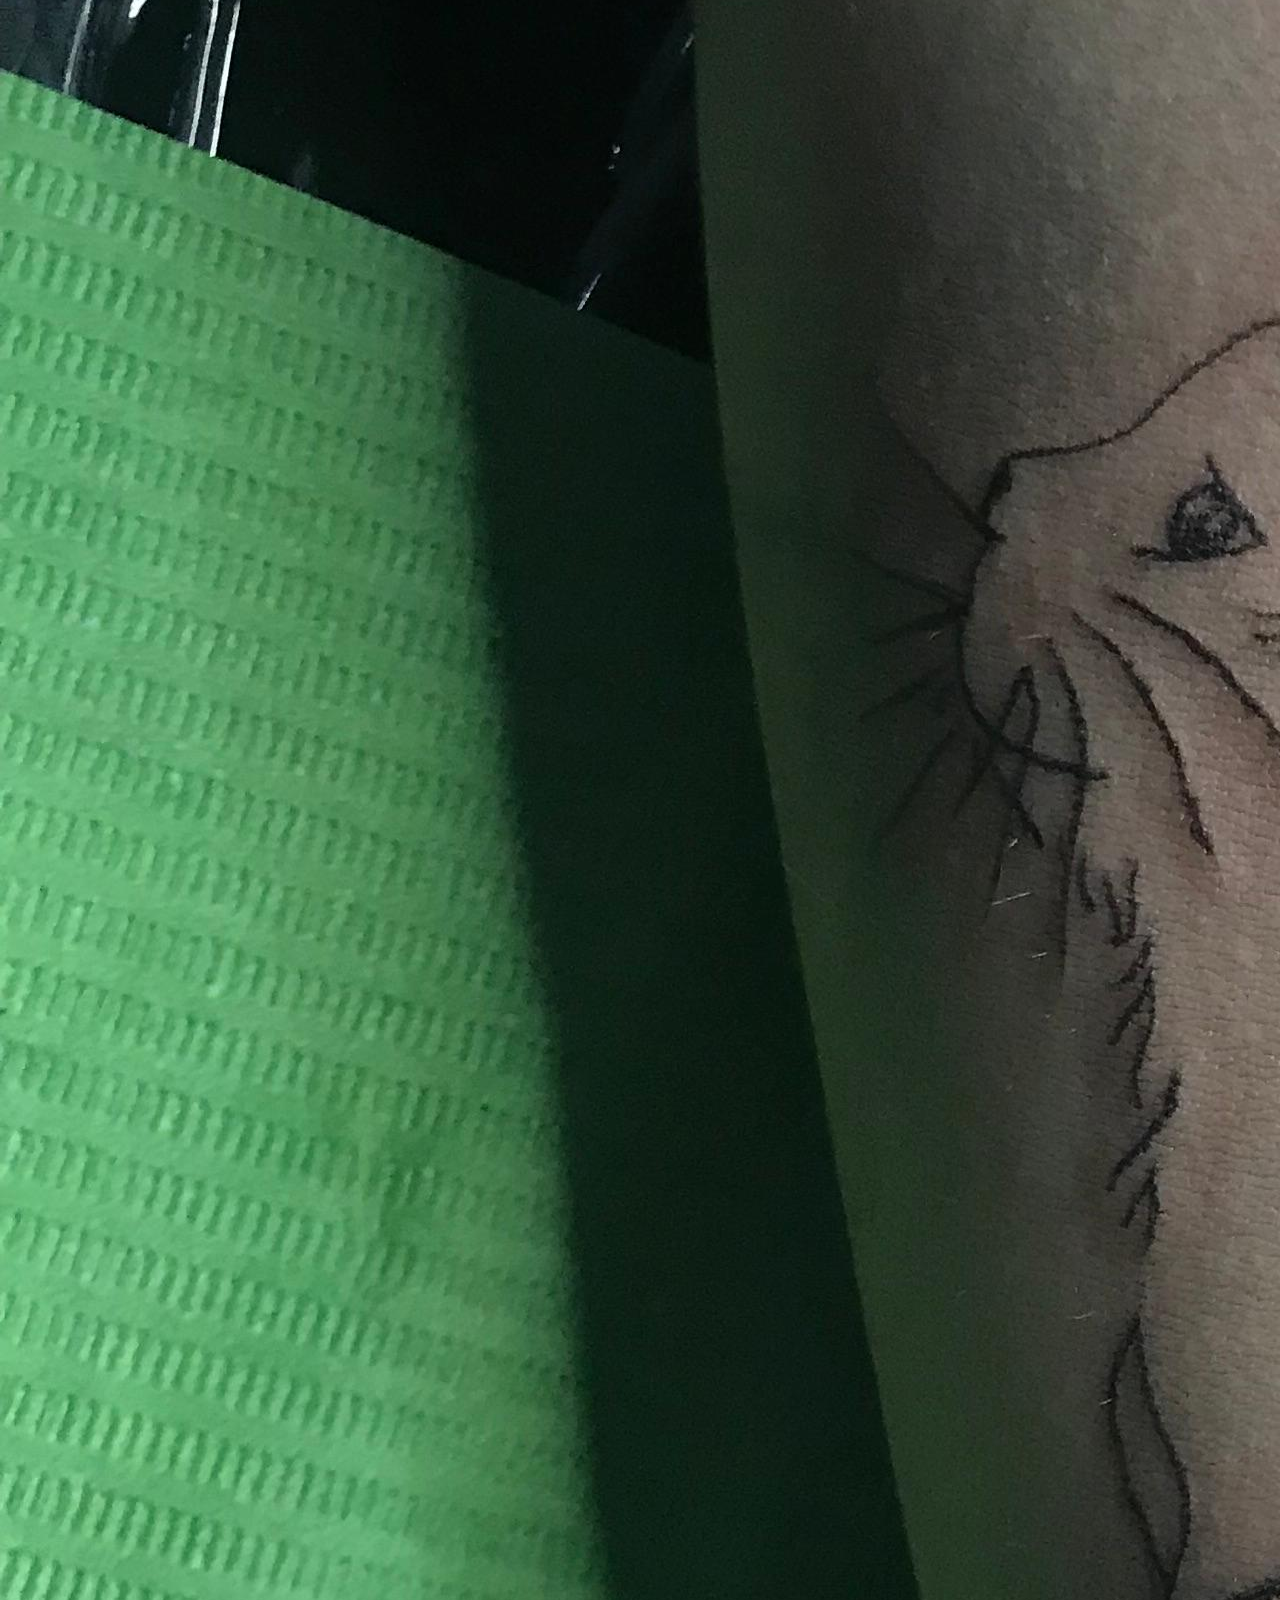
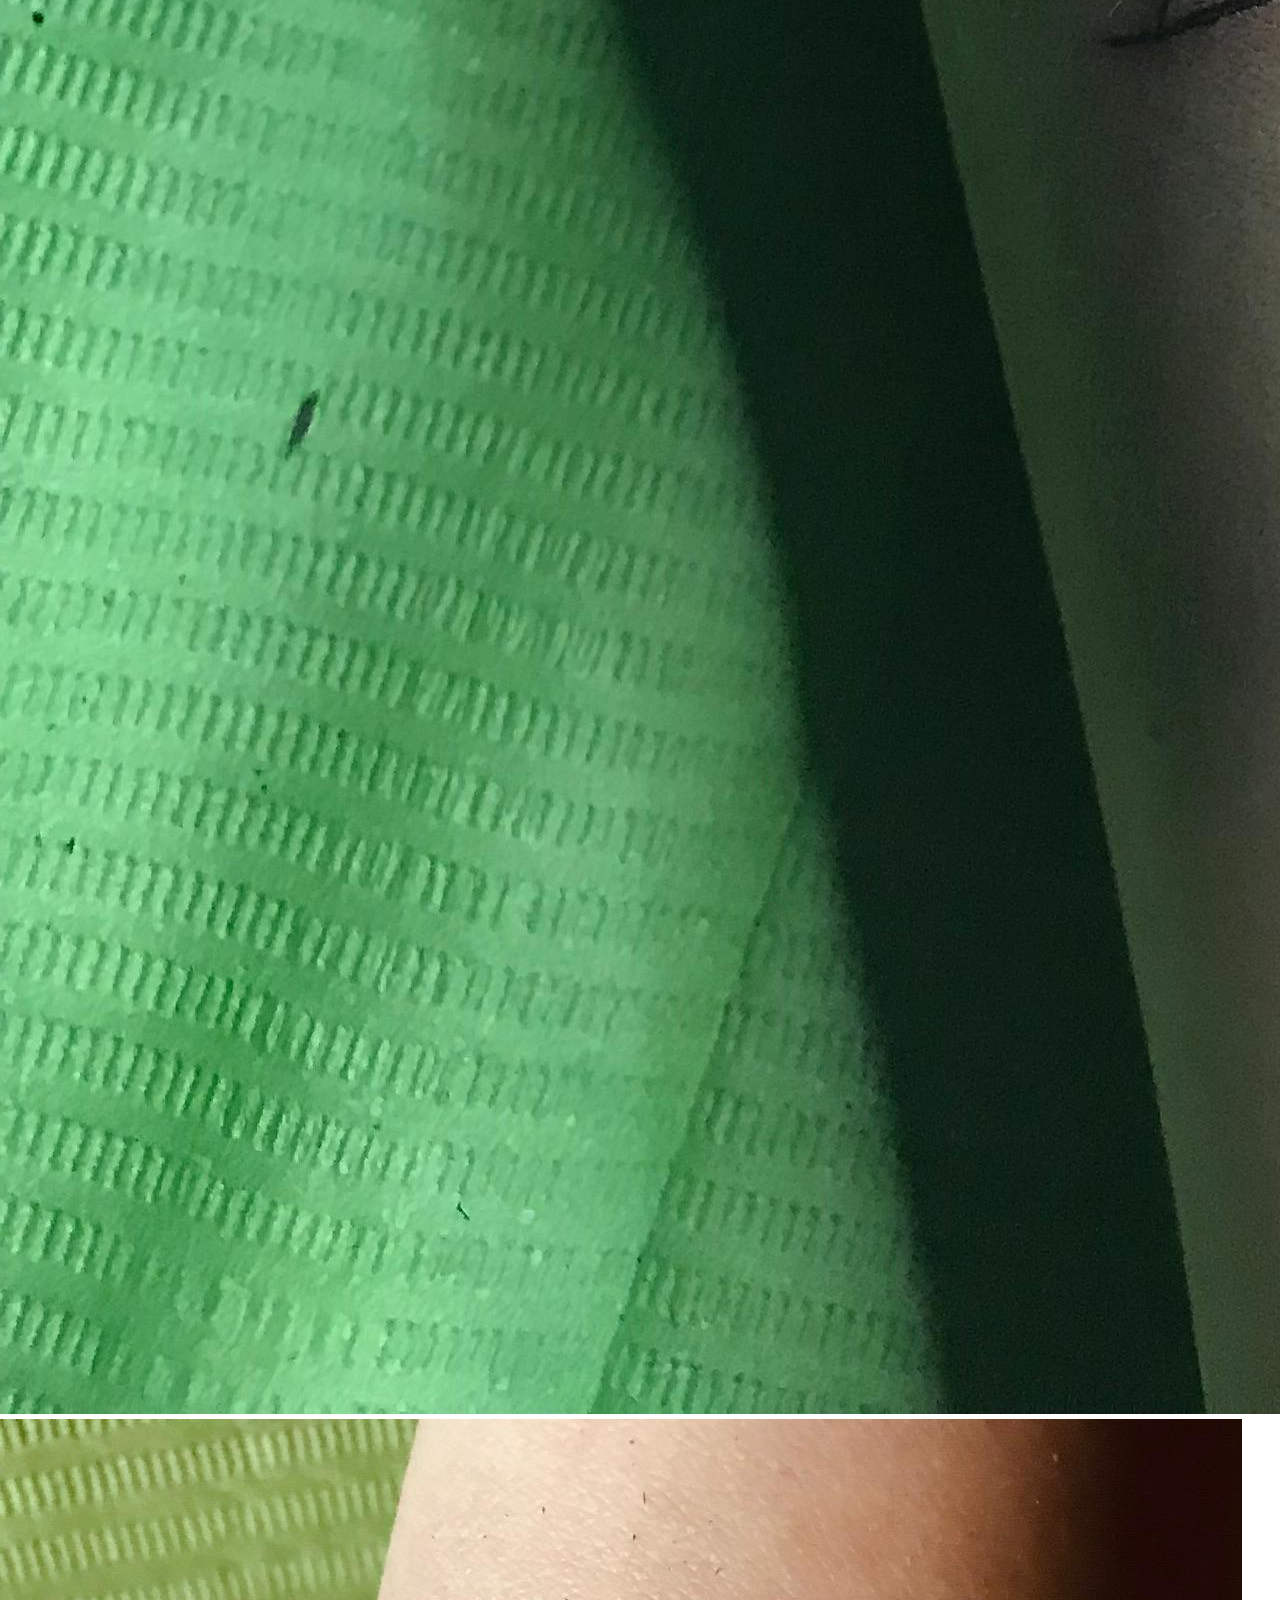
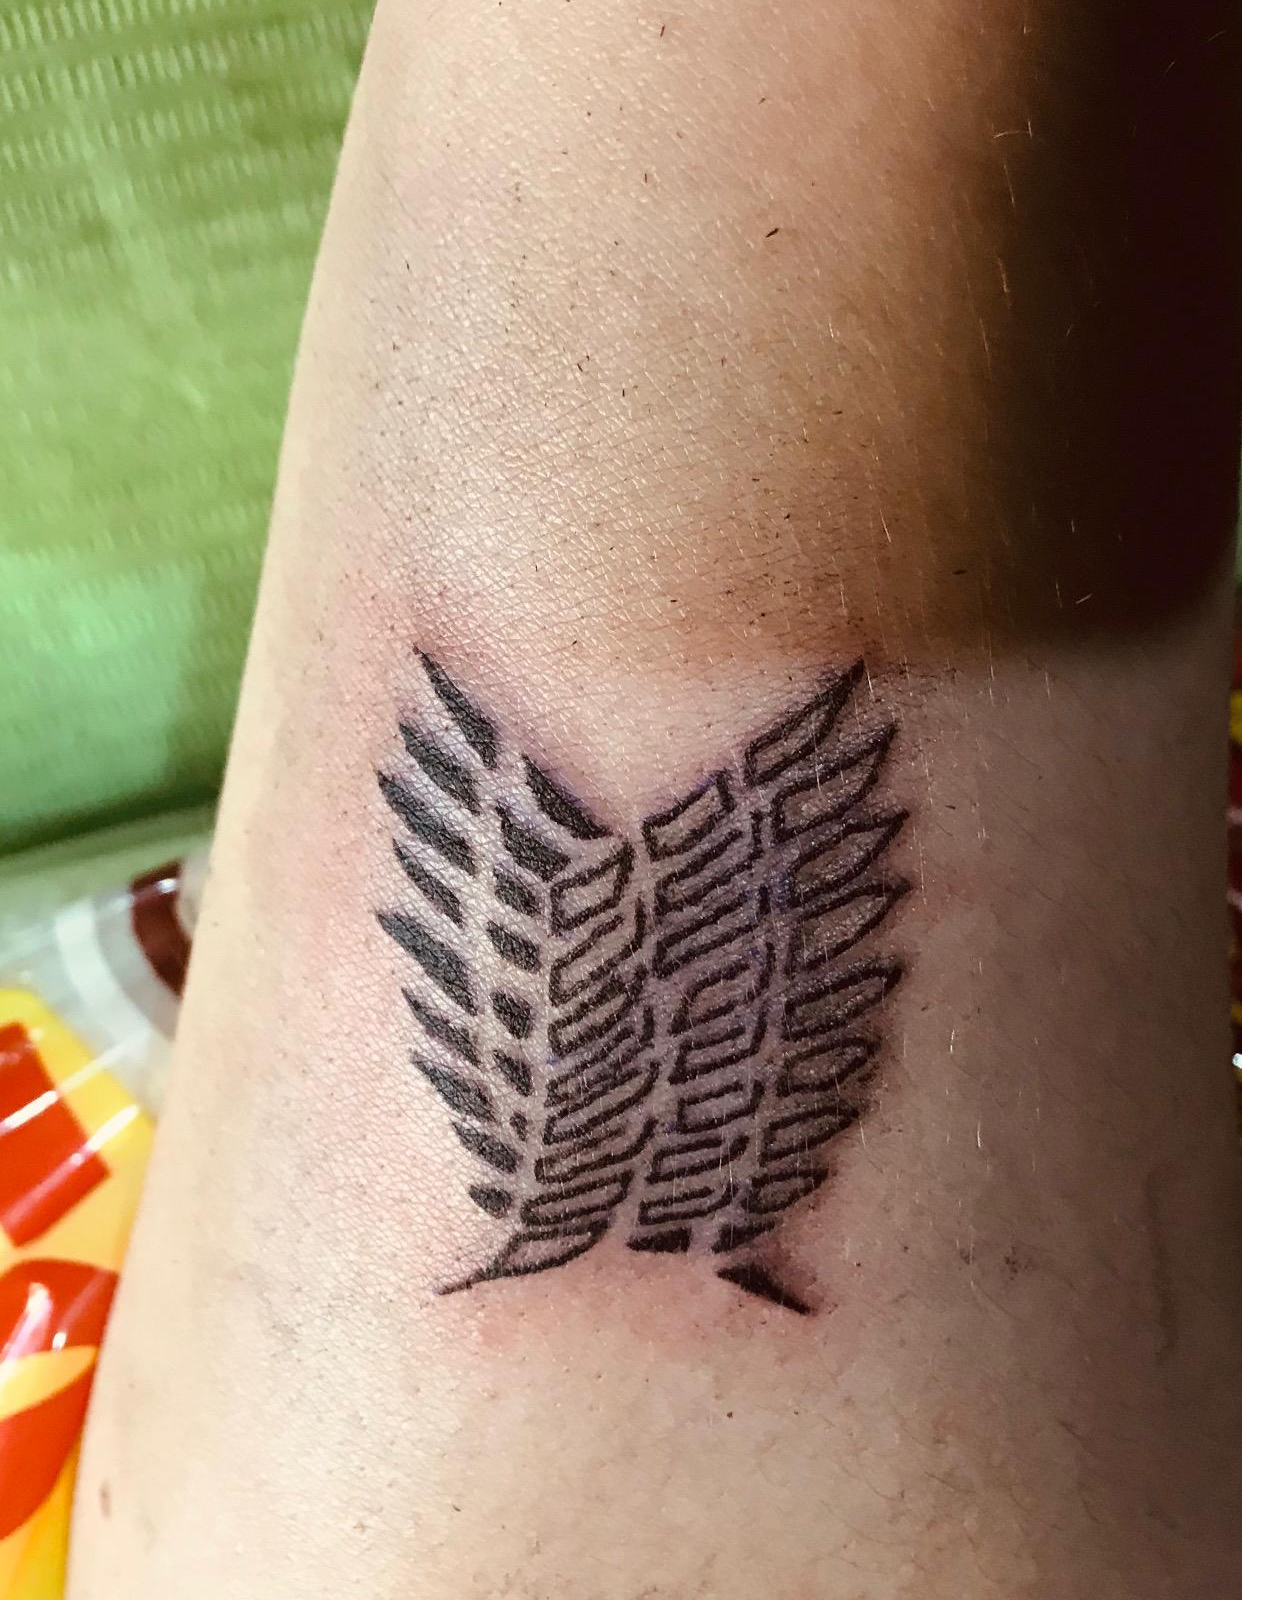
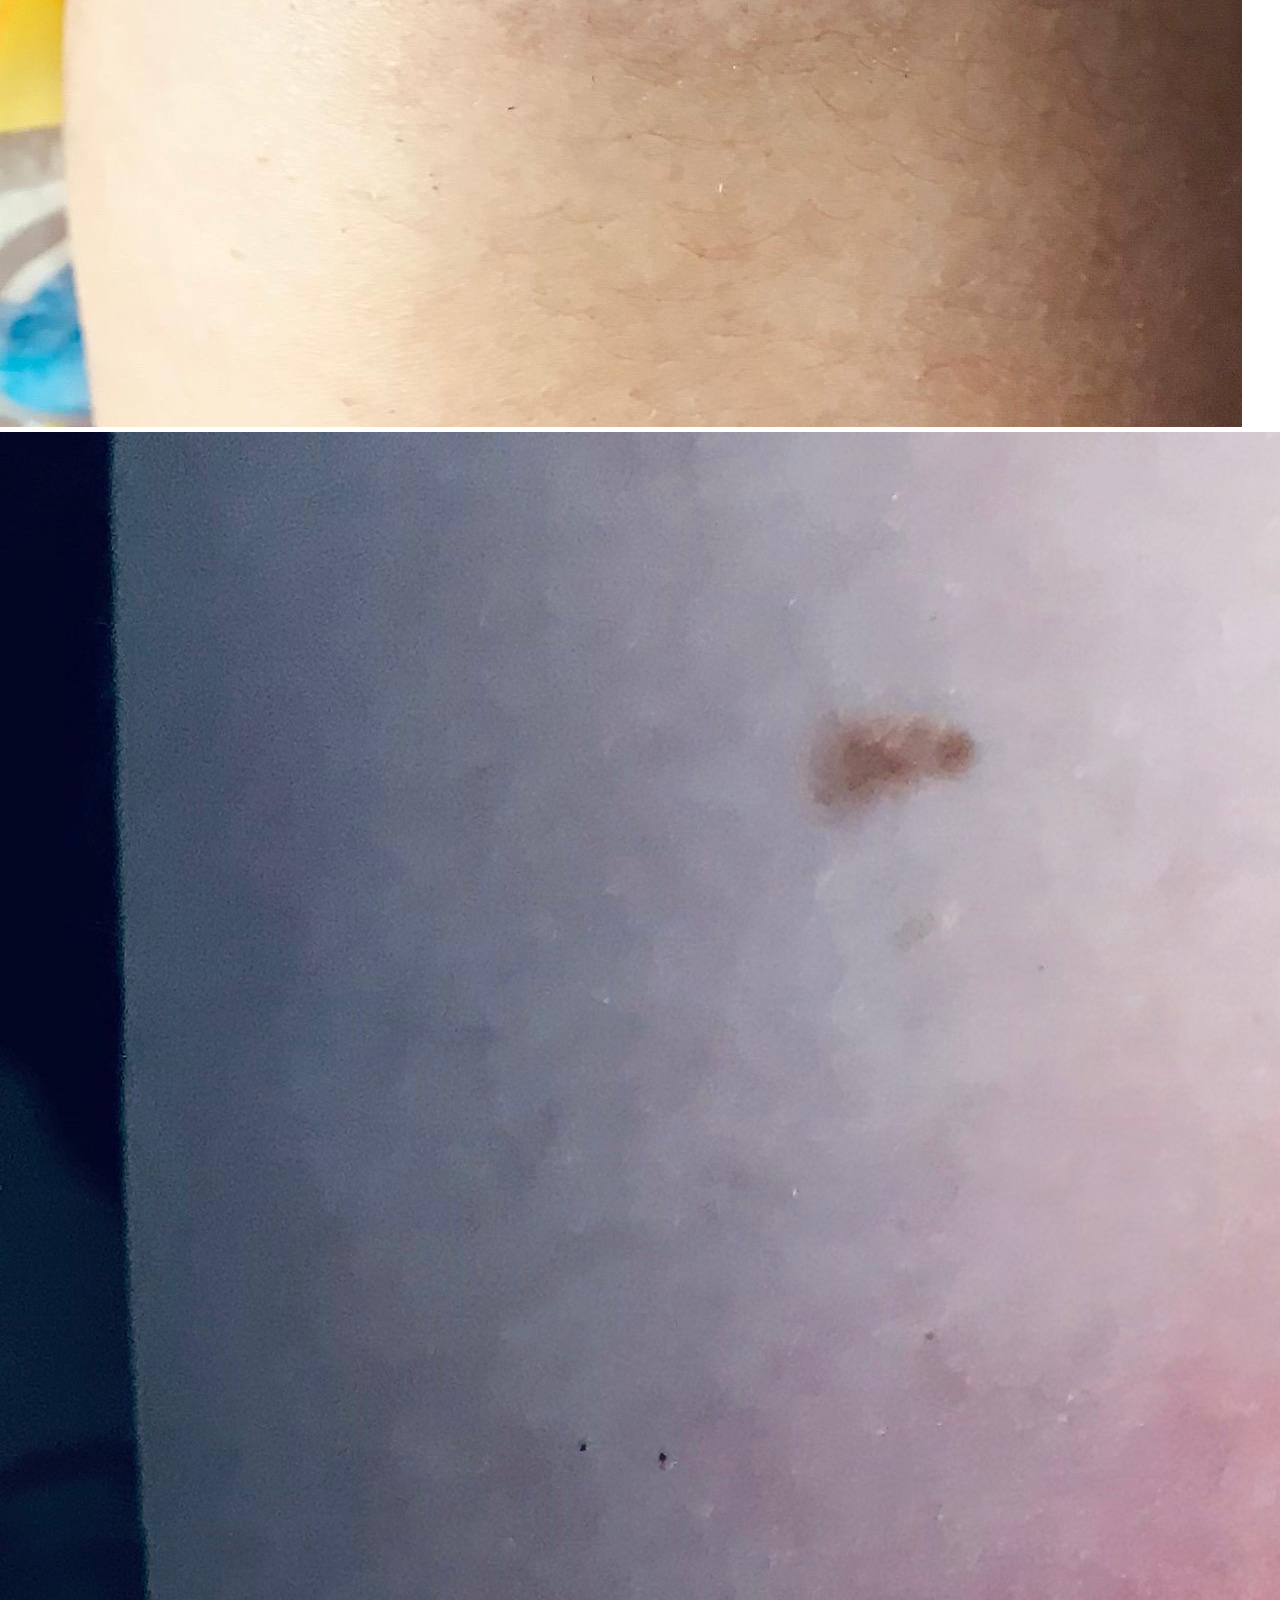
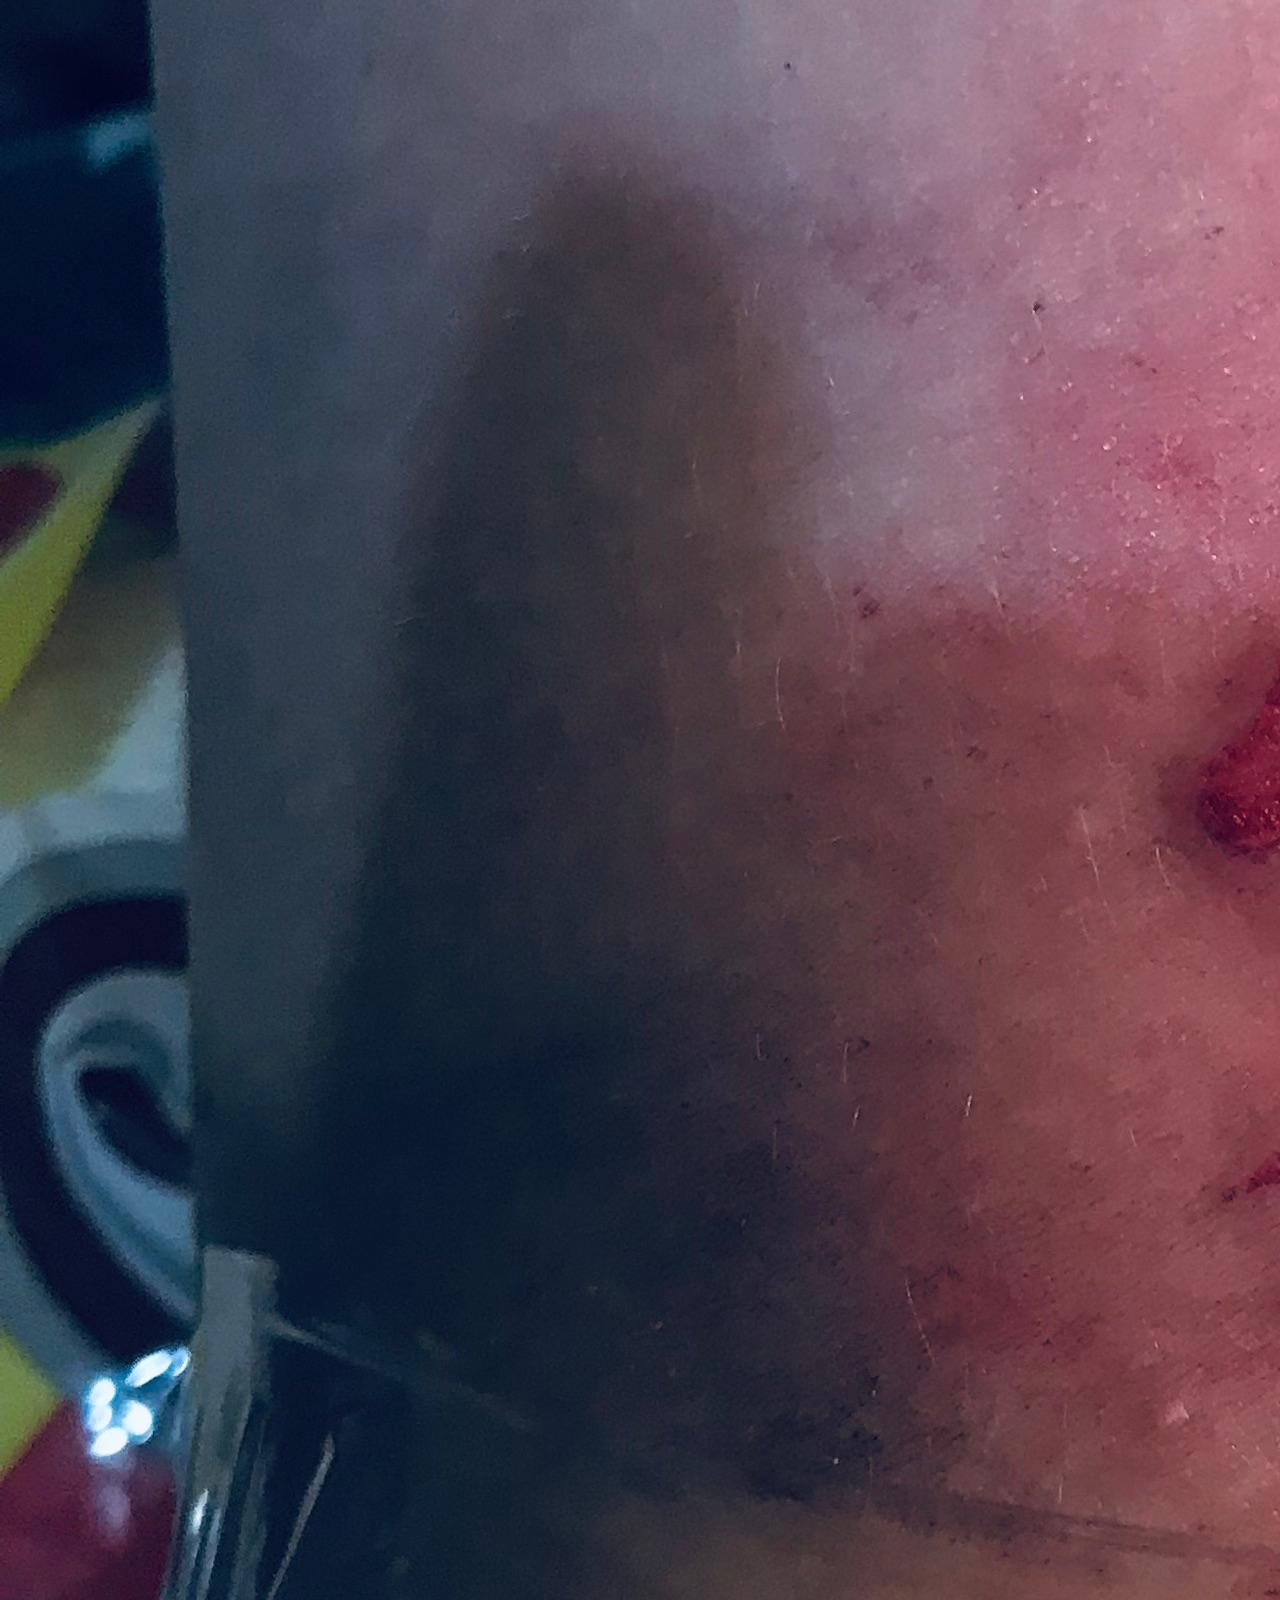
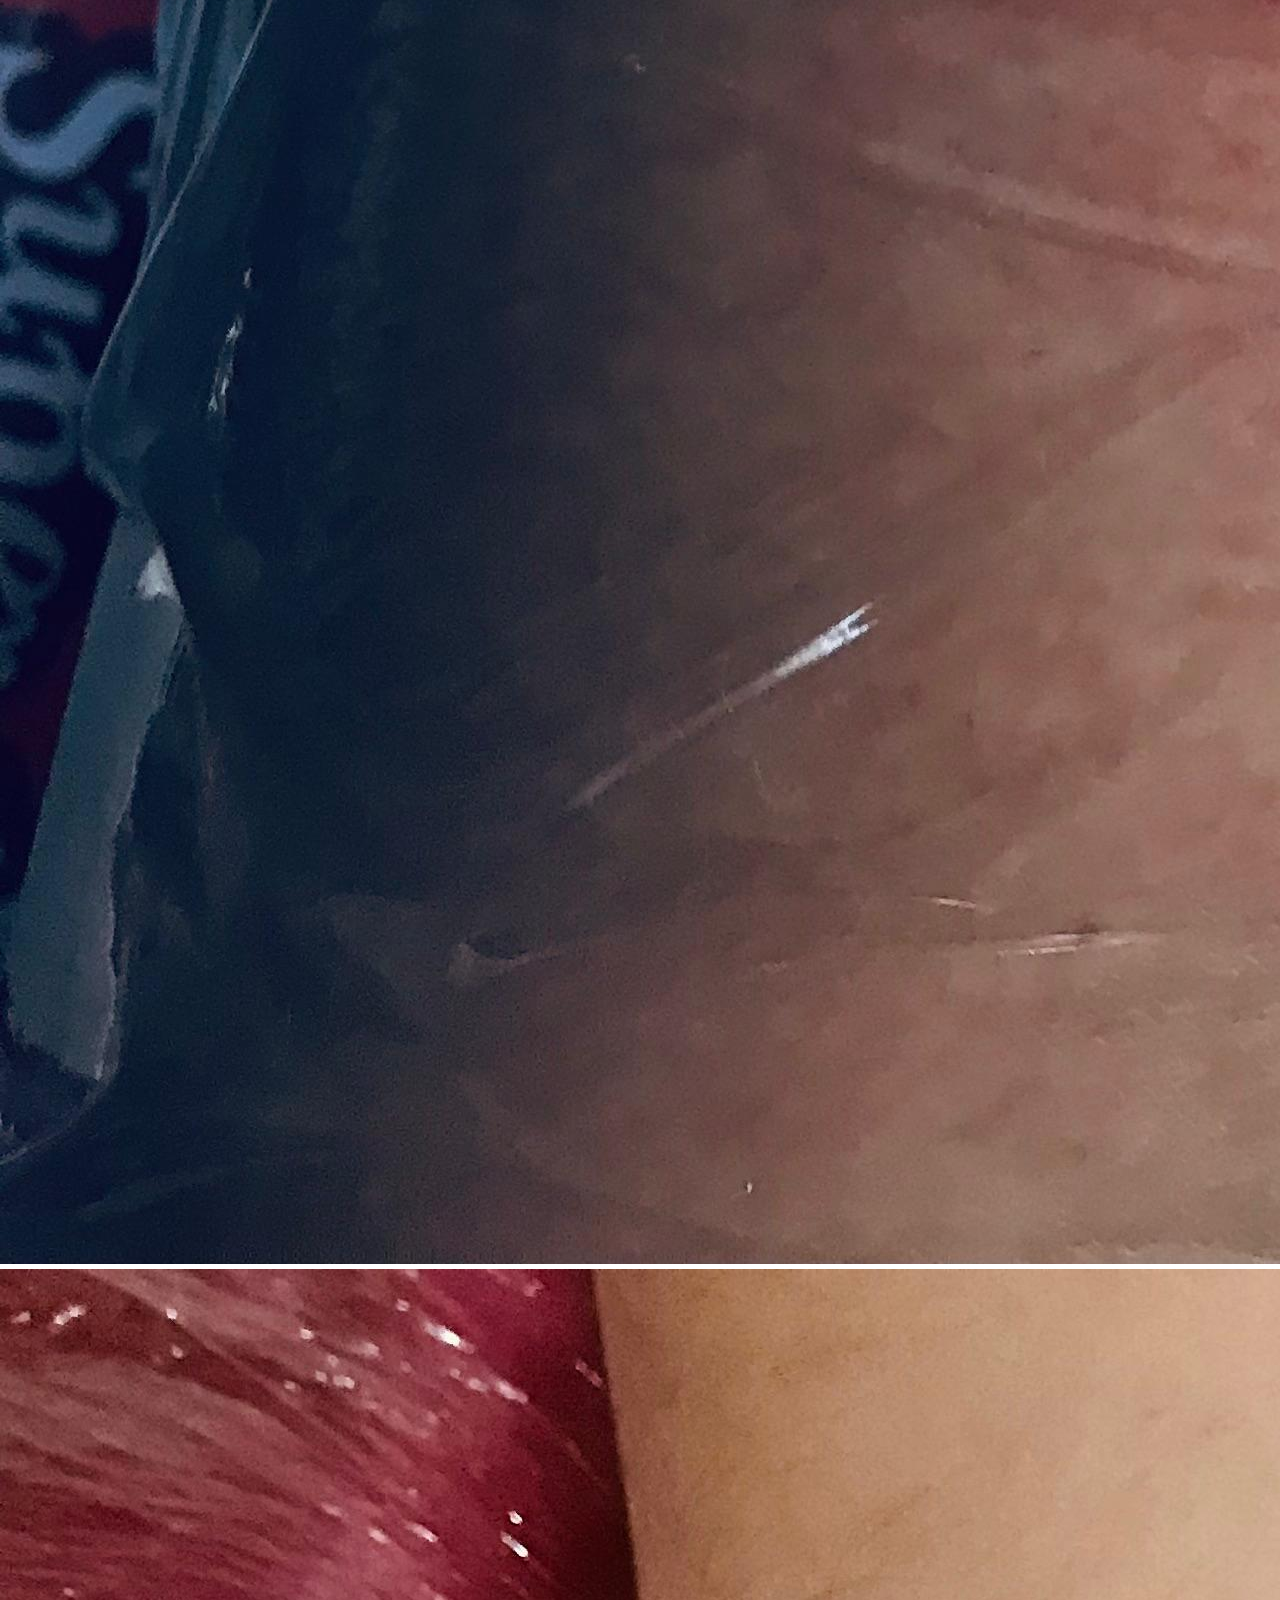
==== commit 9d3a1ee6: "Add files via upload" ====
--- a/Recursos/HTML/Bocetos.html
+++ b/Recursos/HTML/Bocetos.html
@@ -6,6 +6,7 @@
     <link rel="stylesheet" href="../css/Estilos.css">
     <link rel="shortcut icon" href="../iconos/ICONO.ico" type="image/x-icon">
     <meta name="description" content="Pagina donde muestra bocetos">
+    <script type="module" src="../js/Bocetos.js"></script>
     <title>Tattoo Nina | Bocetos</title>
 </head>
 <body>
@@ -21,31 +22,20 @@
     </header>
 
     <main class="Cuerpo-Bocetos">
-        <div class="Primera-Linea">
-            <img src="../imagenes/Boceto 1.jpg" alt="Boceto 1">
-            <img src="../imagenes/Boceto 2.jpg" alt="Boceto 2">
-            <img src="../imagenes/Boceto 3.jpg" alt="Boceto 3">
+        <div id="contenedor-Bocetos" class="contenedor-Bocetos">
+            <article class="Bocetos">
+                <figure class="Bocetos_fig"> 
+                    <img src="#" alt="Bocetos"/>
+                </figure>
+            </article>
         </div>
-
-        <div class="Segunda-Linea">
-            <img src="../imagenes/Boceto 4.jpg" alt="Boceto 4">
-            <img src="../imagenes/Boceto 5.jpg" alt="Boceto 5">
-            <img src="../imagenes/Boceto 6.jpg" alt="Boceto 6">
-
-        </div>
-
-        <div class="Tercera-Linea">
-            <img src="../imagenes/Boceto 7.jpg" alt="Boceto 7">
-            <img src="../imagenes/Boceto 8.jpg" alt="Boceto 8">
-            <img src="../imagenes/Boceto 9.jpg" alt="Boceto 9">
-        </div>
-
-        <div class="Siguiente-pag">
+        <!-- BOTON PARA FUTUROS TATUAJES NUEVOS -->
+        <!-- <div class="Siguiente-pag">
             <a class="sig_pag" href="bocetos_dos.html"
                 style="background-image: url(Recursos/imagenes/Reserva\ de\ turnos.jpg);">
                 <span class="Desc-pag">Siguiente</span>
             </a>
-        </div>
+        </div> -->
         
     </main>
 
